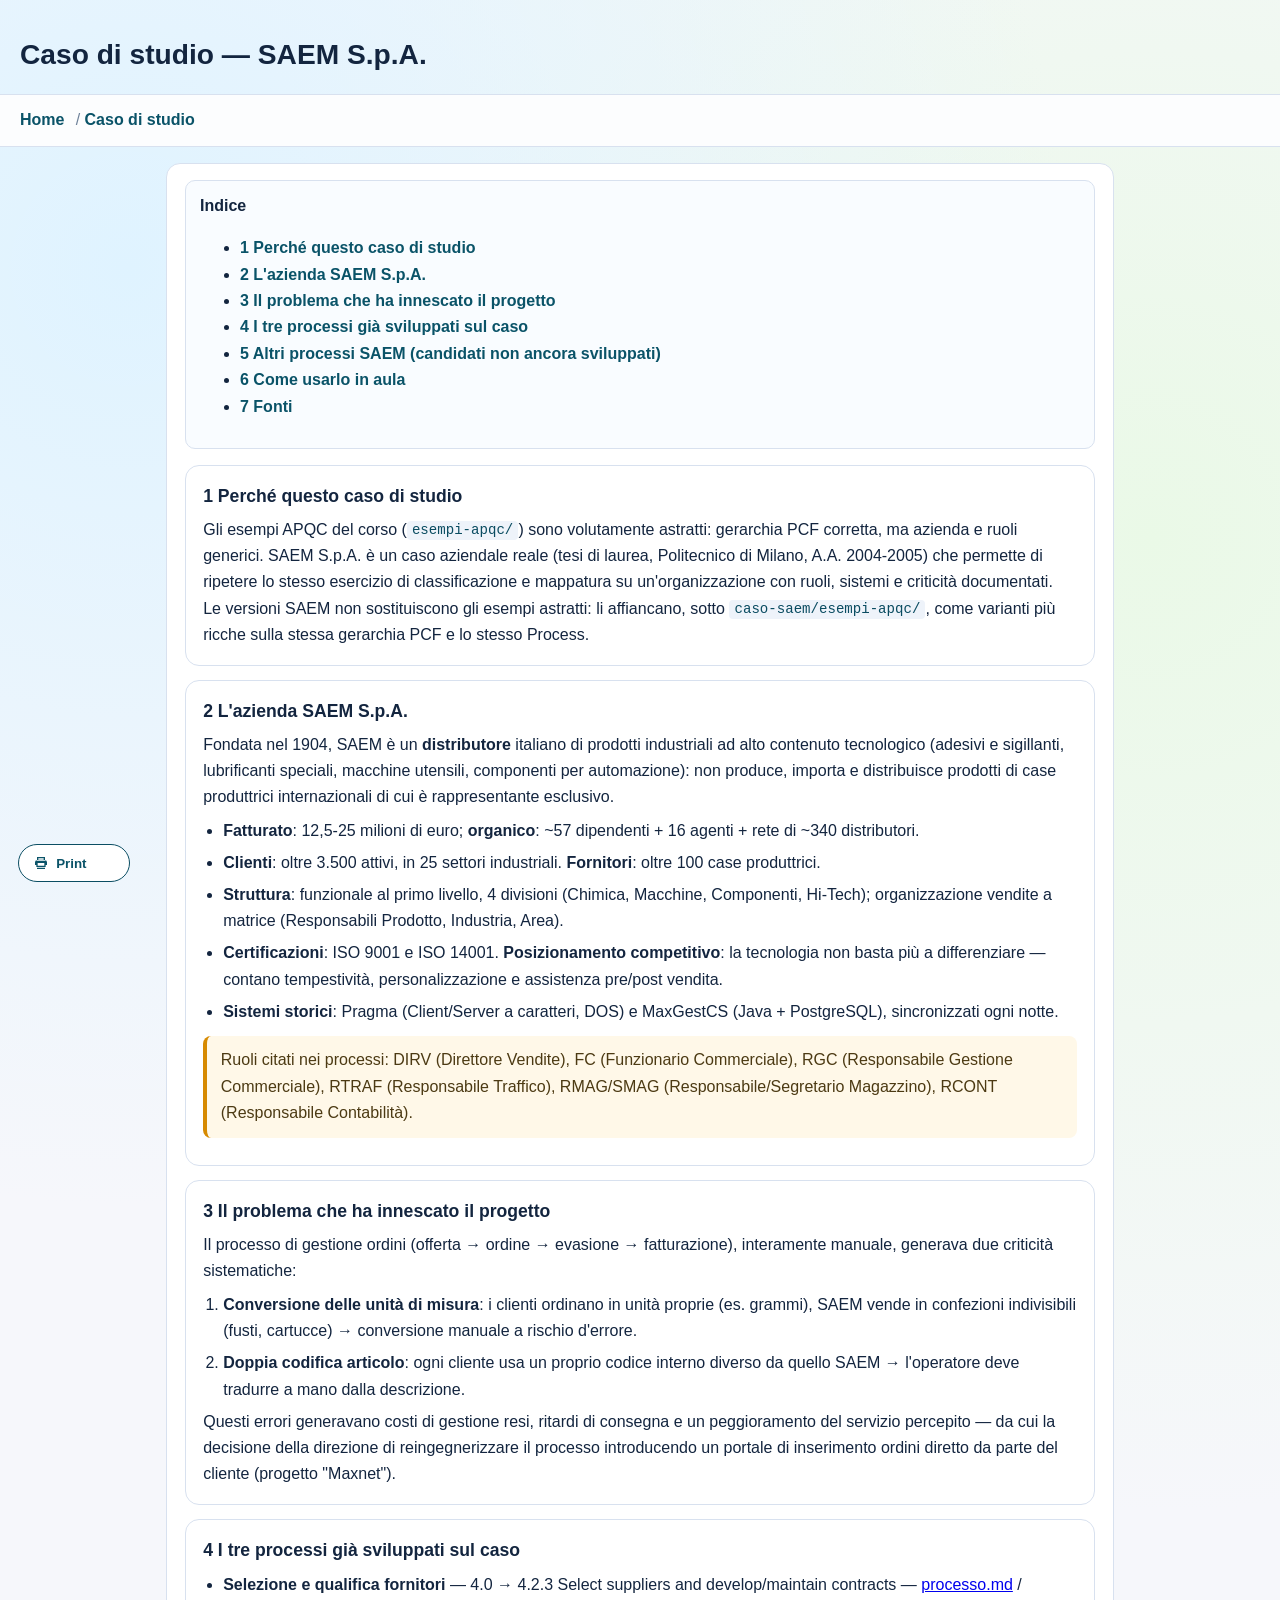
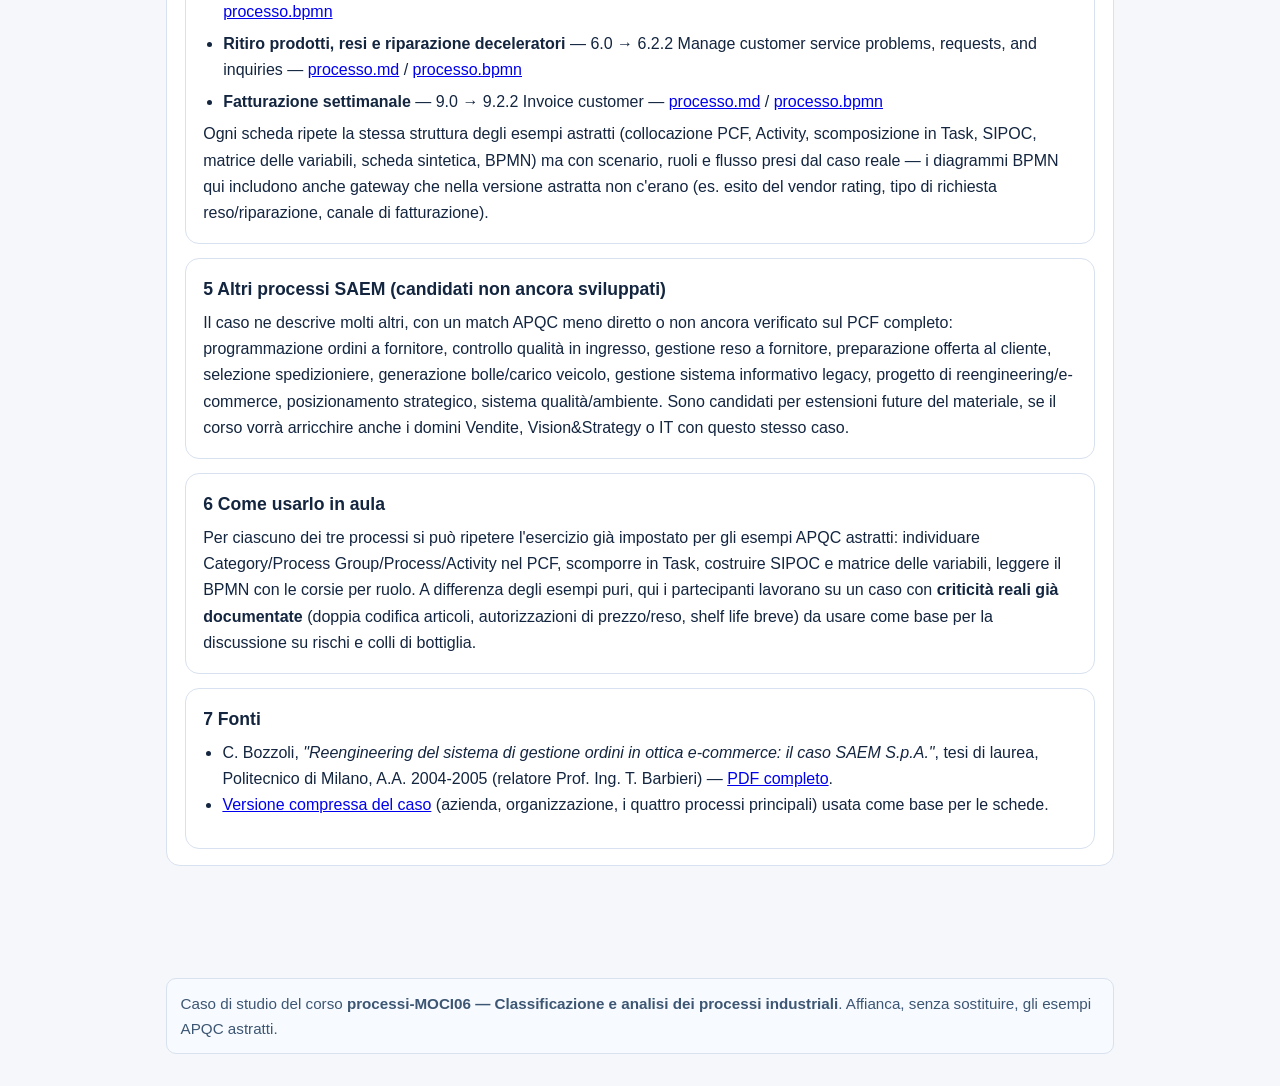
==== site/caso-studio-saem.html @ 77627939 "Aggiunge PNG degli esempi APQC, caso di studio SAEM e modulo sito - Esporta processo.png per tutti i" ====
<!doctype html>
<html lang="it">
<head>
<meta charset="utf-8">
<meta name="viewport" content="width=device-width, initial-scale=1.0">
<title>Caso di studio — SAEM S.p.A.</title>
<link rel="stylesheet" href="assets/css/main.css">
<script defer src="assets/js/back-to-top.js"></script>
</head>
<body>
<header class="hero" id="top">
 <h1>Caso di studio — SAEM S.p.A.</h1>
</header>
<nav class="primary-nav" id="primary-nav" aria-label="Navigazione">
 <a href="index.html">Home</a>
 <a href="caso-studio-saem.html" aria-current="page">Caso di studio</a>
</nav>
<main class="content">
 <article>
  <section class="section-toc">
   <h2>Indice</h2>
   <ul>
    <li><a href="#s01">1 Perché questo caso di studio</a></li>
    <li><a href="#s02">2 L'azienda SAEM S.p.A.</a></li>
    <li><a href="#s03">3 Il problema che ha innescato il progetto</a></li>
    <li><a href="#s04">4 I tre processi già sviluppati sul caso</a></li>
    <li><a href="#s05">5 Altri processi SAEM (candidati non ancora sviluppati)</a></li>
    <li><a href="#s06">6 Come usarlo in aula</a></li>
    <li><a href="#s07">7 Fonti</a></li>
   </ul>
  </section>

  <section class="study-section" id="s01">
   <h2>1 Perché questo caso di studio</h2>
   <p>Gli esempi APQC del corso (<code>esempi-apqc/</code>) sono volutamente astratti: gerarchia PCF corretta, ma azienda e ruoli generici. SAEM S.p.A. è un caso aziendale reale (tesi di laurea, Politecnico di Milano, A.A. 2004-2005) che permette di ripetere lo stesso esercizio di classificazione e mappatura su un'organizzazione con ruoli, sistemi e criticità documentati.</p>
   <p>Le versioni SAEM non sostituiscono gli esempi astratti: li affiancano, sotto <code>caso-saem/esempi-apqc/</code>, come varianti più ricche sulla stessa gerarchia PCF e lo stesso Process.</p>
  </section>

  <section class="study-section" id="s02">
   <h2>2 L'azienda SAEM S.p.A.</h2>
   <p>Fondata nel 1904, SAEM è un <strong>distributore</strong> italiano di prodotti industriali ad alto contenuto tecnologico (adesivi e sigillanti, lubrificanti speciali, macchine utensili, componenti per automazione): non produce, importa e distribuisce prodotti di case produttrici internazionali di cui è rappresentante esclusivo.</p>
   <ul class="study-bullets">
    <li><strong>Fatturato</strong>: 12,5-25 milioni di euro; <strong>organico</strong>: ~57 dipendenti + 16 agenti + rete di ~340 distributori.</li>
    <li><strong>Clienti</strong>: oltre 3.500 attivi, in 25 settori industriali. <strong>Fornitori</strong>: oltre 100 case produttrici.</li>
    <li><strong>Struttura</strong>: funzionale al primo livello, 4 divisioni (Chimica, Macchine, Componenti, Hi-Tech); organizzazione vendite a matrice (Responsabili Prodotto, Industria, Area).</li>
    <li><strong>Certificazioni</strong>: ISO 9001 e ISO 14001. <strong>Posizionamento competitivo</strong>: la tecnologia non basta più a differenziare — contano tempestività, personalizzazione e assistenza pre/post vendita.</li>
    <li><strong>Sistemi storici</strong>: Pragma (Client/Server a caratteri, DOS) e MaxGestCS (Java + PostgreSQL), sincronizzati ogni notte.</li>
   </ul>
   <div class="note-box">Ruoli citati nei processi: DIRV (Direttore Vendite), FC (Funzionario Commerciale), RGC (Responsabile Gestione Commerciale), RTRAF (Responsabile Traffico), RMAG/SMAG (Responsabile/Segretario Magazzino), RCONT (Responsabile Contabilità).</div>
  </section>

  <section class="study-section" id="s03">
   <h2>3 Il problema che ha innescato il progetto</h2>
   <p>Il processo di gestione ordini (offerta &rarr; ordine &rarr; evasione &rarr; fatturazione), interamente manuale, generava due criticità sistematiche:</p>
   <ol class="study-bullets">
    <li><strong>Conversione delle unità di misura</strong>: i clienti ordinano in unità proprie (es. grammi), SAEM vende in confezioni indivisibili (fusti, cartucce) &rarr; conversione manuale a rischio d'errore.</li>
    <li><strong>Doppia codifica articolo</strong>: ogni cliente usa un proprio codice interno diverso da quello SAEM &rarr; l'operatore deve tradurre a mano dalla descrizione.</li>
   </ol>
   <p>Questi errori generavano costi di gestione resi, ritardi di consegna e un peggioramento del servizio percepito — da cui la decisione della direzione di reingegnerizzare il processo introducendo un portale di inserimento ordini diretto da parte del cliente (progetto "Maxnet").</p>
  </section>

  <section class="study-section" id="s04">
   <h2>4 I tre processi già sviluppati sul caso</h2>
   <ul class="study-bullets">
    <li><strong>Selezione e qualifica fornitori</strong> &mdash; 4.0 &rarr; 4.2.3 Select suppliers and develop/maintain contracts &mdash; <a href="../caso-saem/esempi-apqc/03-acquisti/processo.md">processo.md</a> / <a href="../caso-saem/esempi-apqc/03-acquisti/processo.bpmn">processo.bpmn</a></li>
    <li><strong>Ritiro prodotti, resi e riparazione deceleratori</strong> &mdash; 6.0 &rarr; 6.2.2 Manage customer service problems, requests, and inquiries &mdash; <a href="../caso-saem/esempi-apqc/05-customer-service/processo.md">processo.md</a> / <a href="../caso-saem/esempi-apqc/05-customer-service/processo.bpmn">processo.bpmn</a></li>
    <li><strong>Fatturazione settimanale</strong> &mdash; 9.0 &rarr; 9.2.2 Invoice customer &mdash; <a href="../caso-saem/esempi-apqc/07-finance/processo.md">processo.md</a> / <a href="../caso-saem/esempi-apqc/07-finance/processo.bpmn">processo.bpmn</a></li>
   </ul>
   <p>Ogni scheda ripete la stessa struttura degli esempi astratti (collocazione PCF, Activity, scomposizione in Task, SIPOC, matrice delle variabili, scheda sintetica, BPMN) ma con scenario, ruoli e flusso presi dal caso reale — i diagrammi BPMN qui includono anche gateway che nella versione astratta non c'erano (es. esito del vendor rating, tipo di richiesta reso/riparazione, canale di fatturazione).</p>
  </section>

  <section class="study-section" id="s05">
   <h2>5 Altri processi SAEM (candidati non ancora sviluppati)</h2>
   <p>Il caso ne descrive molti altri, con un match APQC meno diretto o non ancora verificato sul PCF completo: programmazione ordini a fornitore, controllo qualità in ingresso, gestione reso a fornitore, preparazione offerta al cliente, selezione spedizioniere, generazione bolle/carico veicolo, gestione sistema informativo legacy, progetto di reengineering/e-commerce, posizionamento strategico, sistema qualità/ambiente. Sono candidati per estensioni future del materiale, se il corso vorrà arricchire anche i domini Vendite, Vision&amp;Strategy o IT con questo stesso caso.</p>
  </section>

  <section class="study-section" id="s06">
   <h2>6 Come usarlo in aula</h2>
   <p>Per ciascuno dei tre processi si può ripetere l'esercizio già impostato per gli esempi APQC astratti: individuare Category/Process Group/Process/Activity nel PCF, scomporre in Task, costruire SIPOC e matrice delle variabili, leggere il BPMN con le corsie per ruolo. A differenza degli esempi puri, qui i partecipanti lavorano su un caso con <strong>criticità reali già documentate</strong> (doppia codifica articoli, autorizzazioni di prezzo/reso, shelf life breve) da usare come base per la discussione su rischi e colli di bottiglia.</p>
  </section>

  <section class="study-section" id="s07">
   <h2>7 Fonti</h2>
   <ul class="reference-list">
    <li>C. Bozzoli, <em>"Reengineering del sistema di gestione ordini in ottica e-commerce: il caso SAEM S.p.A."</em>, tesi di laurea, Politecnico di Milano, A.A. 2004-2005 (relatore Prof. Ing. T. Barbieri) — <a href="../resources/casoSAEM.pdf">PDF completo</a>.</li>
    <li><a href="../caso-saem/caso-saem-compresso.md">Versione compressa del caso</a> (azienda, organizzazione, i quattro processi principali) usata come base per le schede.</li>
   </ul>
  </section>
 </article>
</main>
<div class="site-footer-note">
 <p>Caso di studio del corso <strong>processi-MOCI06 — Classificazione e analisi dei processi industriali</strong>. Affianca, senza sostituire, gli esempi APQC astratti.</p>
</div>
<a class="back-to-top" href="#top" data-back-to-top aria-hidden="true" tabindex="-1">Torna su</a>
</body>
</html>
---- site/assets/css/main.css ----
:root {
  --bg: #f6f7fb;
  --surface: #ffffff;
  --text: #13253f;
  --accent: #0f6f8e;
  --accent-strong: #0a5368;
  --border: #d8e1ef;
}

* {
  box-sizing: border-box;
}

body {
  margin: 0;
  font-family: "Source Sans 3", "Segoe UI", sans-serif;
  color: var(--text);
  background:
    radial-gradient(circle at 10% 10%, #dff3ff 0, transparent 35%),
    radial-gradient(circle at 90% 20%, #eaf9e7 0, transparent 40%), var(--bg);
  line-height: 1.65;
}

.definition-box {
  background-color: #eafaf1;
  border: 1px solid #a3e9a4;
  border-left: 5px solid #4caf50;
  padding: 1em 1.5em;
  margin: 1.5em 0;
  border-radius: 4px;
}

.definition-box strong {
  color: #1b5e20;
  font-weight: 600;
}

.hero {
  padding: 2rem 1.25rem 1rem;
}
.hero h1 {
  margin: 0;
  font-size: clamp(1.7rem, 2.2vw, 2.45rem);
}

.primary-nav {
  position: sticky;
  top: 0;
  display: flex;
  flex-wrap: wrap;
  gap: 0.7rem;
  padding: 0.75rem 1.25rem;
  background: color-mix(in srgb, var(--surface) 90%, #deedf6);
  border-top: 1px solid var(--border);
  border-bottom: 1px solid var(--border);
  z-index: 20;
}

.primary-nav a {
  text-decoration: none;
  color: var(--accent-strong);
  font-weight: 700;
}

.primary-nav a + a::before {
  content: " / ";
  color: #6f829a;
  font-weight: 500;
}

.primary-nav a[href*="chapter-"]::after {
  content: " ->";
  font-weight: 700;
}

.primary-nav a[aria-current="page"]::after {
  content: "";
}

.content {
  max-width: 980px;
  margin: 1rem auto 7rem;
  padding: 0 1rem;
}

article,
.figure-grid,
section {
  background: var(--surface);
  border: 1px solid var(--border);
  border-radius: 14px;
  padding: 1rem 1.1rem;
}

.study-section + .study-section {
  margin-top: 0.9rem;
}
.study-section h2 {
  margin: 0 0 0.35rem 0;
  font-size: 1.1rem;
}
.study-section p {
  margin: 0;
}

.study-section h2,
.study-section h3 {
  scroll-margin-top: 8.8rem;
}

.figure-grid {
  margin-top: 1rem;
}
.chapter-figure {
  margin: 1rem 0;
}
.chapter-figure img {
  width: 100%;
  max-height: 460px;
  object-fit: contain;
  border: 1px solid var(--border);
  border-radius: 10px;
  background: #f9fbff;
  cursor: zoom-in;
}
.chapter-figure figcaption {
  margin-top: 0.45rem;
  font-weight: 700;
  color: #1e3856;
}

.lightbox {
  position: fixed;
  inset: 0;
  display: none;
  place-items: center;
  padding: 0;
  background: rgba(8, 17, 28, 0.85);
  z-index: 60;
  cursor: zoom-out;
}

.lightbox.open {
  display: grid;
}

.lightbox-inner {
  width: 100%;
  height: 100%;
  max-width: 100vw;
  max-height: 100vh;
  margin: 0;
  display: grid;
  place-items: center;
}

.lightbox-inner img {
  max-width: 100vw;
  max-height: 100vh;
  width: auto;
  height: auto;
  object-fit: contain;
  border-radius: 0;
}

.lightbox-inner figcaption {
  display: none;
}

.back-to-top {
  position: fixed;
  right: 1.1rem;
  bottom: 1.1rem;
  display: none;
  align-items: center;
  justify-content: center;
  min-width: 8.5rem;
  padding: 0.7rem 0.95rem;
  border-radius: 999px;
  border: 1px solid color-mix(in srgb, var(--accent) 70%, black);
  background: var(--accent);
  color: #fff;
  text-decoration: none;
  font-weight: 700;
  opacity: 0;
  pointer-events: none;
  transform: translateY(10px);
  transition:
    opacity 0.2s ease,
    transform 0.2s ease;
  z-index: 40;
}

.js-enabled .back-to-top {
  display: inline-flex;
}
.back-to-top.is-visible {
  opacity: 1;
  pointer-events: auto;
  transform: translateY(0);
}
.back-to-top:hover {
  background: var(--accent-strong);
}

.back-to-top-fallback {
  position: fixed;
  right: 1.1rem;
  bottom: 1.1rem;
  border-radius: 999px;
  padding: 0.65rem 0.9rem;
  text-decoration: none;
  background: var(--accent);
  color: #fff;
  font-weight: 700;
}

.print-page {
  position: fixed;
  left: 1.1rem;
  bottom: 1.1rem;
  display: inline-flex;
  align-items: center;
  gap: 0.45rem;
  min-width: 7rem;
  padding: 0.65rem 0.9rem;
  border-radius: 999px;
  border: 1px solid color-mix(in srgb, var(--accent) 70%, black);
  background: var(--surface);
  color: var(--accent-strong);
  font-weight: 700;
  cursor: pointer;
  z-index: 40;
}

.print-page:hover {
  background: color-mix(in srgb, var(--surface) 80%, #deedf6);
}

.print-page .print-icon {
  width: 1rem;
  height: 1rem;
  display: inline-flex;
}

.print-page .print-icon svg {
  width: 100%;
  height: 100%;
  fill: currentColor;
}

.primary-nav a:focus-visible,
.back-to-top:focus-visible,
.back-to-top-fallback:focus-visible,
.chapter-figure img:focus-visible,
.print-page:focus-visible {
  outline: 3px solid #ffb340;
  outline-offset: 2px;
}

@media (prefers-reduced-motion: reduce) {
  .back-to-top {
    transition: none;
  }
}

.section-toc {
  margin-bottom: 1rem;
  background: #f9fcff;
  border: 1px solid var(--border);
  border-radius: 10px;
  padding: 0.75rem 0.9rem;
}

.section-toc h2 {
  margin: 0 0 0.4rem 0;
  font-size: 1rem;
}

.section-toc ol {
  margin: 0;
  padding-left: 1.2rem;
}

.section-toc a {
  color: var(--accent-strong);
  text-decoration: none;
  font-weight: 600;
}

.study-bullets {
  margin: 0.45rem 0 0.35rem 0;
  padding-left: 1.25rem;
}

.study-bullets li + li {
  margin-top: 0.35rem;
}

.note-box {
  margin: 0.7rem 0;
  padding: 0.7rem 0.85rem;
  border-left: 4px solid #d78a00;
  border-radius: 8px;
  background: #fff8e8;
  color: #4c3a13;
}

.chapter-list {
  margin: 0;
  padding-left: 1.2rem;
  columns: 2;
  column-gap: 1.2rem;
}

.chapter-list li + li {
  margin-top: 0.35rem;
}

.chapter-list li {
  break-inside: avoid;
}

.chapter-list a {
  color: var(--accent-strong);
  font-weight: 600;
  text-decoration: none;
}

.chapter-list a::before {
  content: "-> ";
  color: var(--accent);
}

.labs-grid {
  display: grid;
  grid-template-columns: repeat(auto-fit, minmax(240px, 1fr));
  gap: 0.85rem;
}

.lab-card {
  display: block;
  text-decoration: none;
  color: inherit;
  border: 1px solid var(--border);
  border-radius: 12px;
  padding: 0.85rem 0.9rem;
  background: #fbfdff;
  transition:
    transform 0.12s ease,
    box-shadow 0.12s ease,
    border-color 0.12s ease;
}

.lab-card h3 {
  margin: 0 0 0.35rem 0;
  color: var(--accent-strong);
  font-size: 1rem;
  line-height: 1.35;
}

.lab-card p {
  margin: 0;
  color: #2b4564;
}

.lab-card:hover {
  transform: translateY(-1px);
  border-color: color-mix(in srgb, var(--accent) 45%, var(--border));
  box-shadow: 0 6px 16px rgba(20, 54, 93, 0.1);
}

.lab-card:focus-visible {
  outline: 3px solid #ffb340;
  outline-offset: 2px;
}

.site-footer-note {
  margin: 1.2rem auto 2rem;
  max-width: 980px;
  padding: 0 1rem;
  color: #3d5673;
  font-size: 0.95rem;
}

.site-footer-note p {
  margin: 0;
  padding: 0.75rem 0.85rem;
  border: 1px solid var(--border);
  border-radius: 10px;
  background: #f7fbff;
}

.reference-list {
  margin: 0.35rem 0 0.8rem 0;
  padding-left: 1.2rem;
}

.key-takeaways {
  margin-top: 1rem;
  padding: 0.9rem 1rem;
  border: 1px solid #b9d8ea;
  border-left: 6px solid var(--accent);
  border-radius: 12px;
  background: linear-gradient(180deg, #eef8ff 0%, #f8fcff 100%);
}

.key-takeaways h2 {
  margin: 0 0 0.5rem 0;
  font-size: 1.05rem;
  color: #0c4f66;
}

.key-takeaways ul {
  margin: 0;
  padding-left: 1.15rem;
}

.key-takeaways li + li {
  margin-top: 0.3rem;
}

.module-structure-panel {
  position: sticky;
  top: 1rem;
  width: 100%;
  max-height: calc(100vh - 2rem);
  display: none;
  flex-direction: column;
  border: 1px solid var(--border);
  border-radius: 12px;
  background: var(--surface);
  box-shadow: 0 8px 24px rgba(20, 54, 93, 0.16);
  z-index: 1;
}

.module-structure-header {
  display: flex;
  align-items: center;
  justify-content: space-between;
  gap: 0.4rem;
  padding: 0.65rem 0.7rem 0.5rem 0.7rem;
  border-bottom: 1px solid var(--border);
}

.module-structure-header h2 {
  margin: 0;
  font-size: 0.95rem;
}

.module-structure-collapse {
  border: 1px solid var(--border);
  border-radius: 8px;
  background: #f7fbff;
  color: var(--accent-strong);
  font-weight: 700;
  cursor: pointer;
  padding: 0.15rem 0.45rem;
}

.module-structure-nav {
  overflow: auto;
  padding: 0.45rem 0.55rem 0.65rem 0.55rem;
}

.module-structure-tree,
.module-structure-tree ul {
  list-style: none;
  margin: 0;
  padding: 0;
}

.module-structure-tree .lvl1 + .lvl1 {
  margin-top: 0.32rem;
}

.module-structure-tree .tree-row {
  display: flex;
  align-items: flex-start;
  gap: 0.35rem;
}

.module-structure-tree .tree-toggle,
.module-structure-tree .tree-spacer {
  width: 1rem;
  min-width: 1rem;
  margin-top: 0.1rem;
}

.module-structure-tree .tree-toggle {
  border: 0;
  padding: 0;
  background: transparent;
  color: #385977;
  cursor: pointer;
  font-size: 0.8rem;
  line-height: 1;
}

.module-structure-tree a {
  color: var(--accent-strong);
  text-decoration: none;
  font-size: 0.88rem;
  line-height: 1.35;
  display: inline-block;
  padding: 0.1rem 0.2rem;
  border-radius: 6px;
}

.module-structure-tree .lvl2-list {
  margin: 0.24rem 0 0.18rem 1.8rem;
  padding-left: 0.45rem;
  border-left: 1px solid #d3dfec;
}

.module-structure-tree .lvl2 + .lvl2 {
  margin-top: 0.22rem;
}

.module-structure-tree .lvl2 a {
  color: #274767;
  font-size: 0.84rem;
}

.module-structure-tree a.is-active {
  background: color-mix(in srgb, var(--accent) 14%, #ffffff);
  color: #0a4c61;
  font-weight: 700;
}

.module-structure-tree .lvl2-list.collapsed {
  display: none;
}

body.module-structure-collapsed .module-structure-panel {
  width: 52px;
}

body.module-structure-collapsed .module-structure-header h2,
body.module-structure-collapsed .module-structure-nav {
  display: none;
}

@media print {
  @page {
    size: auto;
    margin: 14mm;
  }

  body {
    background: #fff !important;
    color: #000 !important;
    line-height: 1.45;
  }

  .hero,
  .primary-nav,
  .back-to-top,
  .back-to-top-fallback,
  .print-page,
  .module-structure-panel,
  .lightbox,
  .section-toc {
    display: none !important;
  }

  .content {
    max-width: none;
    margin: 0;
    padding: 0;
  }

  article,
  .figure-grid,
  section {
    border: 0 !important;
    border-radius: 0 !important;
    background: #fff !important;
    box-shadow: none !important;
    padding: 0 !important;
  }

  .study-section {
    margin: 0 0 12pt 0;
    break-inside: avoid-page;
    page-break-inside: avoid;
  }

  .study-section h2 {
    margin: 10pt 0 4pt 0;
    font-size: 12pt;
  }

  .chapter-figure {
    margin: 8pt 0;
    break-inside: avoid-page;
    page-break-inside: avoid;
  }

  .chapter-figure img {
    max-height: none;
    border: 0;
    background: transparent;
  }

  .chapter-figure figcaption {
    margin-top: 4pt;
    color: #222;
    font-size: 10pt;
  }

  a {
    color: #000 !important;
    text-decoration: none;
  }
}

@media (min-width: 1360px) {
  body.has-module-structure .module-structure-panel {
    display: flex;
  }

  body.has-module-structure .content {
    max-width: 1280px;
    display: grid;
    grid-template-columns: 300px minmax(0, 1fr);
    gap: 1rem;
    align-items: start;
  }

  body.has-module-structure .content > :not(.module-structure-panel) {
    grid-column: 2;
  }

  body.has-module-structure.module-structure-collapsed .content {
    grid-template-columns: 52px minmax(0, 1fr);
  }
}

@media (max-width: 860px) {
  .chapter-list {
    columns: 1;
  }
}

/* --- aggiunte MOCI06: blocchi di codice per la guida di laboratorio --- */
.code-label {
  margin: 0.9rem 0 0.3rem 0;
  font-size: 0.72rem;
  font-weight: 700;
  letter-spacing: 0.08em;
  text-transform: uppercase;
  color: #5b6b81;
}
pre {
  margin: 0.3rem 0 1rem 0;
  padding: 0.85rem 1rem;
  background: #0f2136;
  color: #e7eef7;
  border-radius: 10px;
  overflow-x: auto;
  font-family: "SFMono-Regular", Consolas, "Liberation Mono", monospace;
  font-size: 0.82rem;
  line-height: 1.6;
}
:not(pre) > code {
  background: #eef3fa;
  color: #0a4c61;
  padding: 0.08rem 0.32rem;
  border-radius: 4px;
  font-family: "SFMono-Regular", Consolas, "Liberation Mono", monospace;
  font-size: 0.88em;
}
pre code { color: inherit; background: none; padding: 0; }
@media print {
  pre { background: #f2f2f2 !important; color: #000 !important; border: 1px solid #ccc; }
}
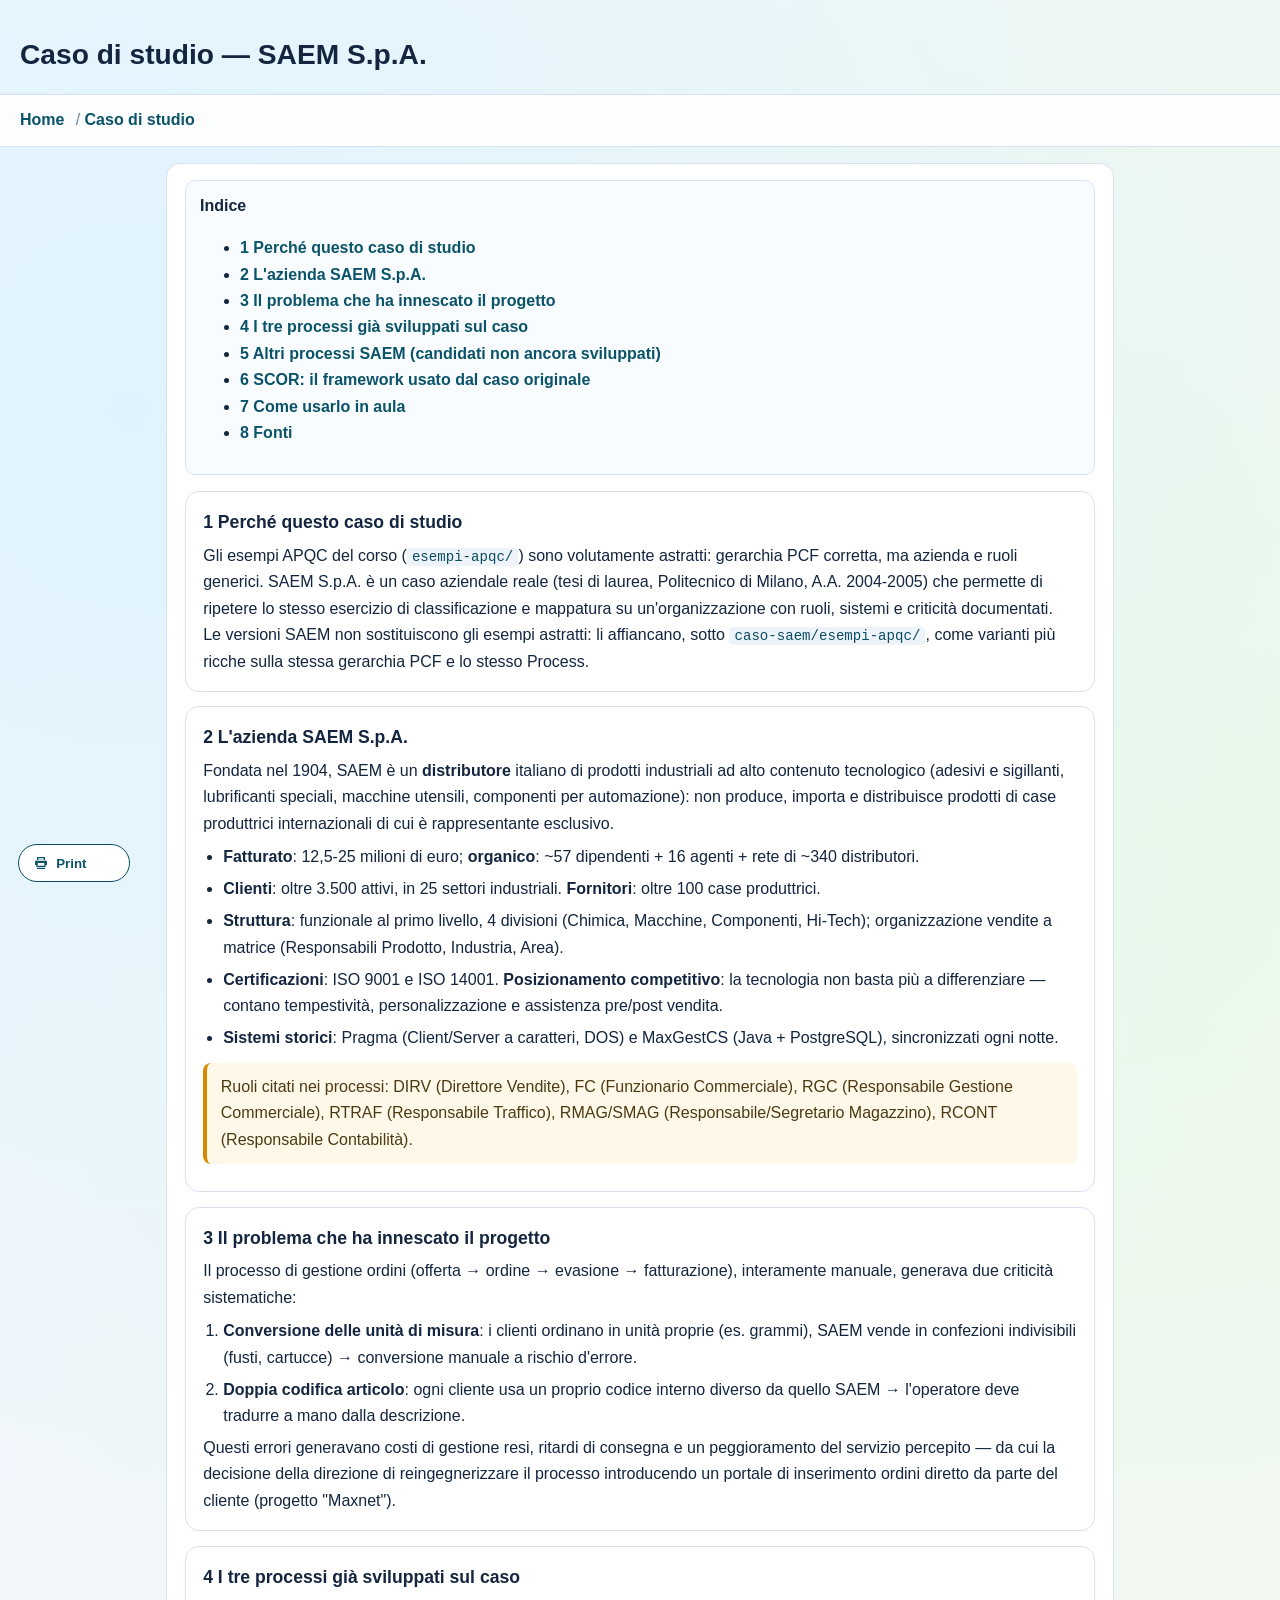
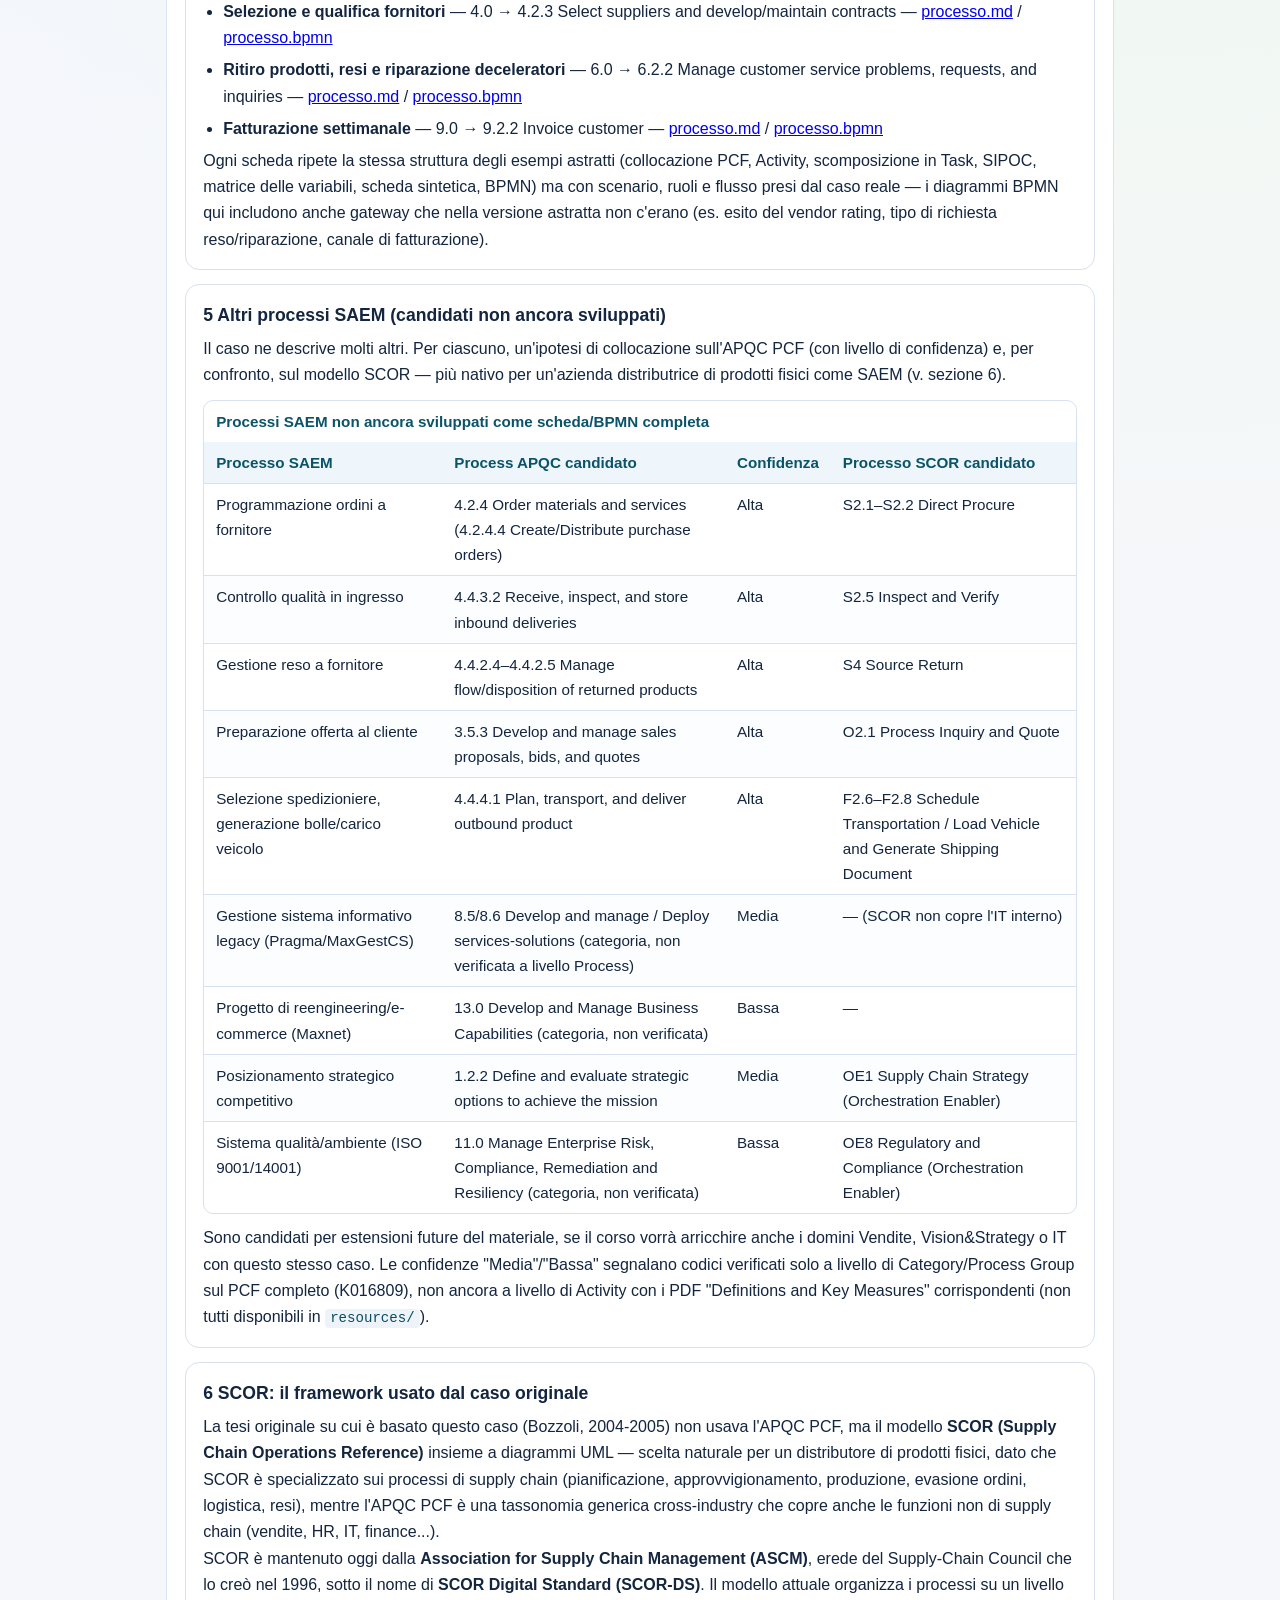
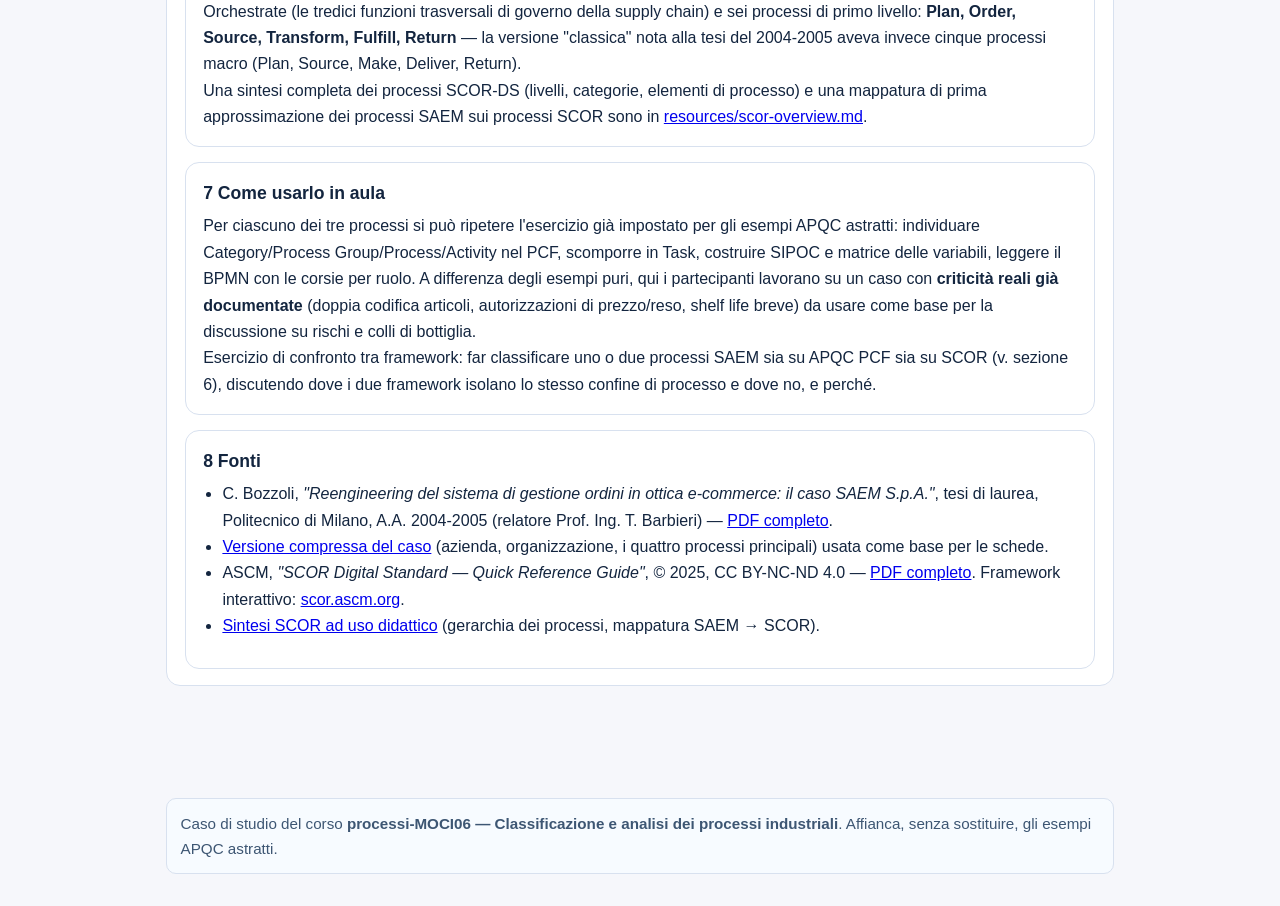
==== commit 3ed627c6: "Add SAEM customer order BPMN and source dossier" ====
--- a/site/caso-studio-saem.html
+++ b/site/caso-studio-saem.html
@@ -25,8 +25,9 @@
     <li><a href="#s03">3 Il problema che ha innescato il progetto</a></li>
     <li><a href="#s04">4 I tre processi già sviluppati sul caso</a></li>
     <li><a href="#s05">5 Altri processi SAEM (candidati non ancora sviluppati)</a></li>
-    <li><a href="#s06">6 Come usarlo in aula</a></li>
-    <li><a href="#s07">7 Fonti</a></li>
+    <li><a href="#s06">6 SCOR: il framework usato dal caso originale</a></li>
+    <li><a href="#s07">7 Come usarlo in aula</a></li>
+    <li><a href="#s08">8 Fonti</a></li>
    </ul>
   </section>
 
@@ -71,19 +72,49 @@
 
   <section class="study-section" id="s05">
    <h2>5 Altri processi SAEM (candidati non ancora sviluppati)</h2>
-   <p>Il caso ne descrive molti altri, con un match APQC meno diretto o non ancora verificato sul PCF completo: programmazione ordini a fornitore, controllo qualità in ingresso, gestione reso a fornitore, preparazione offerta al cliente, selezione spedizioniere, generazione bolle/carico veicolo, gestione sistema informativo legacy, progetto di reengineering/e-commerce, posizionamento strategico, sistema qualità/ambiente. Sono candidati per estensioni future del materiale, se il corso vorrà arricchire anche i domini Vendite, Vision&amp;Strategy o IT con questo stesso caso.</p>
+   <p>Il caso ne descrive molti altri. Per ciascuno, un'ipotesi di collocazione sull'APQC PCF (con livello di confidenza) e, per confronto, sul modello SCOR — più nativo per un'azienda distributrice di prodotti fisici come SAEM (v. sezione 6).</p>
+   <div class="data-table-wrap">
+    <table class="data-table">
+     <caption>Processi SAEM non ancora sviluppati come scheda/BPMN completa</caption>
+     <thead>
+      <tr><th>Processo SAEM</th><th>Process APQC candidato</th><th>Confidenza</th><th>Processo SCOR candidato</th></tr>
+     </thead>
+     <tbody>
+      <tr><td>Programmazione ordini a fornitore</td><td>4.2.4 Order materials and services (4.2.4.4 Create/Distribute purchase orders)</td><td>Alta</td><td>S2.1&ndash;S2.2 Direct Procure</td></tr>
+      <tr><td>Controllo qualità in ingresso</td><td>4.4.3.2 Receive, inspect, and store inbound deliveries</td><td>Alta</td><td>S2.5 Inspect and Verify</td></tr>
+      <tr><td>Gestione reso a fornitore</td><td>4.4.2.4&ndash;4.4.2.5 Manage flow/disposition of returned products</td><td>Alta</td><td>S4 Source Return</td></tr>
+      <tr><td>Preparazione offerta al cliente</td><td>3.5.3 Develop and manage sales proposals, bids, and quotes</td><td>Alta</td><td>O2.1 Process Inquiry and Quote</td></tr>
+      <tr><td>Selezione spedizioniere, generazione bolle/carico veicolo</td><td>4.4.4.1 Plan, transport, and deliver outbound product</td><td>Alta</td><td>F2.6&ndash;F2.8 Schedule Transportation / Load Vehicle and Generate Shipping Document</td></tr>
+      <tr><td>Gestione sistema informativo legacy (Pragma/MaxGestCS)</td><td>8.5/8.6 Develop and manage / Deploy services-solutions (categoria, non verificata a livello Process)</td><td>Media</td><td>&mdash; (SCOR non copre l'IT interno)</td></tr>
+      <tr><td>Progetto di reengineering/e-commerce (Maxnet)</td><td>13.0 Develop and Manage Business Capabilities (categoria, non verificata)</td><td>Bassa</td><td>&mdash;</td></tr>
+      <tr><td>Posizionamento strategico competitivo</td><td>1.2.2 Define and evaluate strategic options to achieve the mission</td><td>Media</td><td>OE1 Supply Chain Strategy (Orchestration Enabler)</td></tr>
+      <tr><td>Sistema qualità/ambiente (ISO 9001/14001)</td><td>11.0 Manage Enterprise Risk, Compliance, Remediation and Resiliency (categoria, non verificata)</td><td>Bassa</td><td>OE8 Regulatory and Compliance (Orchestration Enabler)</td></tr>
+     </tbody>
+    </table>
+   </div>
+   <p>Sono candidati per estensioni future del materiale, se il corso vorrà arricchire anche i domini Vendite, Vision&amp;Strategy o IT con questo stesso caso. Le confidenze "Media"/"Bassa" segnalano codici verificati solo a livello di Category/Process Group sul PCF completo (K016809), non ancora a livello di Activity con i PDF "Definitions and Key Measures" corrispondenti (non tutti disponibili in <code>resources/</code>).</p>
   </section>
 
   <section class="study-section" id="s06">
-   <h2>6 Come usarlo in aula</h2>
-   <p>Per ciascuno dei tre processi si può ripetere l'esercizio già impostato per gli esempi APQC astratti: individuare Category/Process Group/Process/Activity nel PCF, scomporre in Task, costruire SIPOC e matrice delle variabili, leggere il BPMN con le corsie per ruolo. A differenza degli esempi puri, qui i partecipanti lavorano su un caso con <strong>criticità reali già documentate</strong> (doppia codifica articoli, autorizzazioni di prezzo/reso, shelf life breve) da usare come base per la discussione su rischi e colli di bottiglia.</p>
+   <h2>6 SCOR: il framework usato dal caso originale</h2>
+   <p>La tesi originale su cui è basato questo caso (Bozzoli, 2004-2005) non usava l'APQC PCF, ma il modello <strong>SCOR (Supply Chain Operations Reference)</strong> insieme a diagrammi UML — scelta naturale per un distributore di prodotti fisici, dato che SCOR è specializzato sui processi di supply chain (pianificazione, approvvigionamento, produzione, evasione ordini, logistica, resi), mentre l'APQC PCF è una tassonomia generica cross-industry che copre anche le funzioni non di supply chain (vendite, HR, IT, finance...).</p>
+   <p>SCOR è mantenuto oggi dalla <strong>Association for Supply Chain Management (ASCM)</strong>, erede del Supply-Chain Council che lo creò nel 1996, sotto il nome di <strong>SCOR Digital Standard (SCOR-DS)</strong>. Il modello attuale organizza i processi su un livello Orchestrate (le tredici funzioni trasversali di governo della supply chain) e sei processi di primo livello: <strong>Plan, Order, Source, Transform, Fulfill, Return</strong> — la versione "classica" nota alla tesi del 2004-2005 aveva invece cinque processi macro (Plan, Source, Make, Deliver, Return).</p>
+   <p>Una sintesi completa dei processi SCOR-DS (livelli, categorie, elementi di processo) e una mappatura di prima approssimazione dei processi SAEM sui processi SCOR sono in <a href="../resources/scor-overview.md">resources/scor-overview.md</a>.</p>
   </section>
 
   <section class="study-section" id="s07">
-   <h2>7 Fonti</h2>
+   <h2>7 Come usarlo in aula</h2>
+   <p>Per ciascuno dei tre processi si può ripetere l'esercizio già impostato per gli esempi APQC astratti: individuare Category/Process Group/Process/Activity nel PCF, scomporre in Task, costruire SIPOC e matrice delle variabili, leggere il BPMN con le corsie per ruolo. A differenza degli esempi puri, qui i partecipanti lavorano su un caso con <strong>criticità reali già documentate</strong> (doppia codifica articoli, autorizzazioni di prezzo/reso, shelf life breve) da usare come base per la discussione su rischi e colli di bottiglia.</p>
+   <p>Esercizio di confronto tra framework: far classificare uno o due processi SAEM sia su APQC PCF sia su SCOR (v. sezione 6), discutendo dove i due framework isolano lo stesso confine di processo e dove no, e perché.</p>
+  </section>
+
+  <section class="study-section" id="s08">
+   <h2>8 Fonti</h2>
    <ul class="reference-list">
     <li>C. Bozzoli, <em>"Reengineering del sistema di gestione ordini in ottica e-commerce: il caso SAEM S.p.A."</em>, tesi di laurea, Politecnico di Milano, A.A. 2004-2005 (relatore Prof. Ing. T. Barbieri) — <a href="../resources/casoSAEM.pdf">PDF completo</a>.</li>
     <li><a href="../caso-saem/caso-saem-compresso.md">Versione compressa del caso</a> (azienda, organizzazione, i quattro processi principali) usata come base per le schede.</li>
+    <li>ASCM, <em>"SCOR Digital Standard — Quick Reference Guide"</em>, © 2025, CC BY-NC-ND 4.0 — <a href="../resources/scor-ds-digital-guide_final.pdf">PDF completo</a>. Framework interattivo: <a href="https://scor.ascm.org" target="_blank" rel="noopener noreferrer">scor.ascm.org</a>.</li>
+    <li><a href="../resources/scor-overview.md">Sintesi SCOR ad uso didattico</a> (gerarchia dei processi, mappatura SAEM &rarr; SCOR).</li>
    </ul>
   </section>
  </article>
--- a/site/assets/css/main.css
+++ b/site/assets/css/main.css
@@ -396,6 +396,49 @@
   padding-left: 1.2rem;
 }
 
+.data-table-wrap {
+  overflow-x: auto;
+  margin: 0.7rem 0;
+  border: 1px solid var(--border);
+  border-radius: 10px;
+}
+
+.data-table {
+  border-collapse: collapse;
+  width: 100%;
+  min-width: 560px;
+  font-size: 0.95rem;
+}
+
+.data-table caption {
+  caption-side: top;
+  text-align: left;
+  padding: 0.5rem 0.75rem;
+  font-weight: 600;
+  color: var(--accent-strong);
+}
+
+.data-table th,
+.data-table td {
+  padding: 0.5rem 0.75rem;
+  border-bottom: 1px solid var(--border);
+  text-align: left;
+  vertical-align: top;
+}
+
+.data-table thead th {
+  background: #eef6fb;
+  color: var(--accent-strong);
+}
+
+.data-table tbody tr:last-child td {
+  border-bottom: none;
+}
+
+.data-table tbody tr:nth-child(even) {
+  background: #fbfdff;
+}
+
 .key-takeaways {
   margin-top: 1rem;
   padding: 0.9rem 1rem;
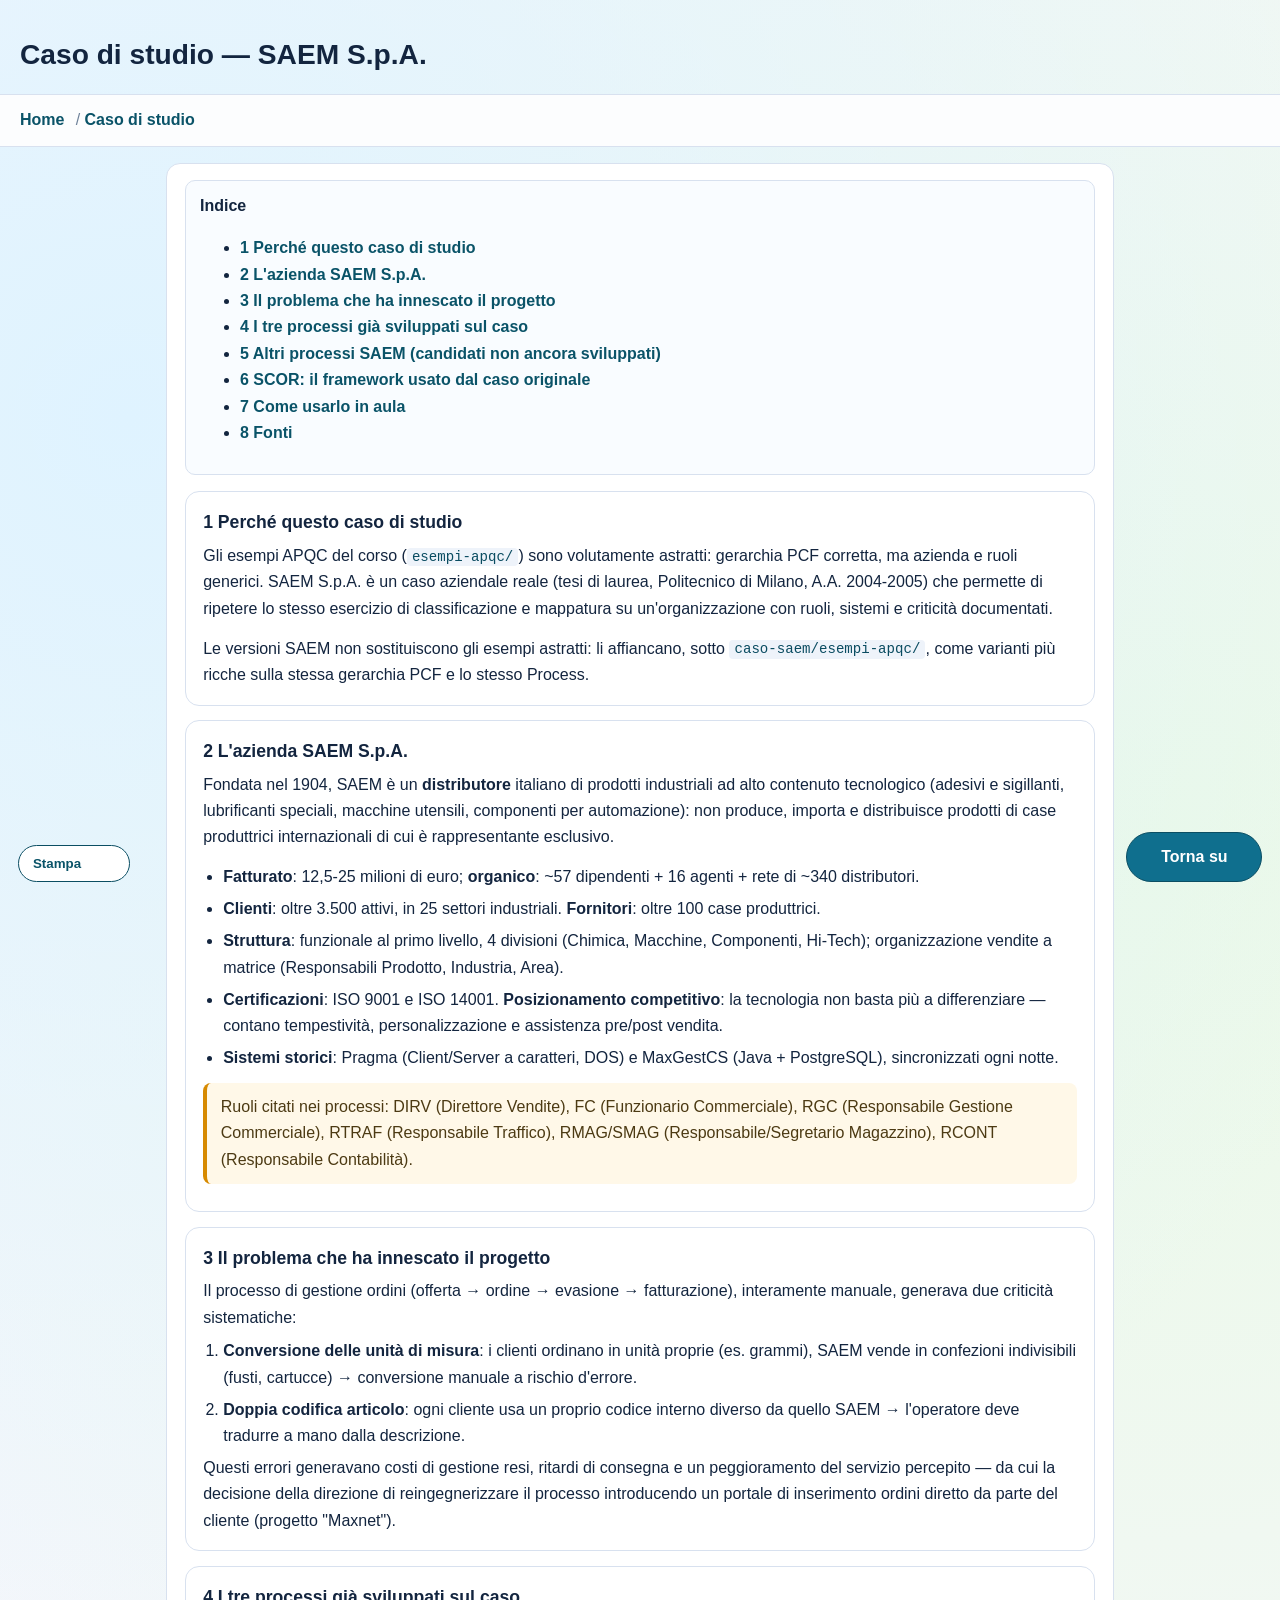
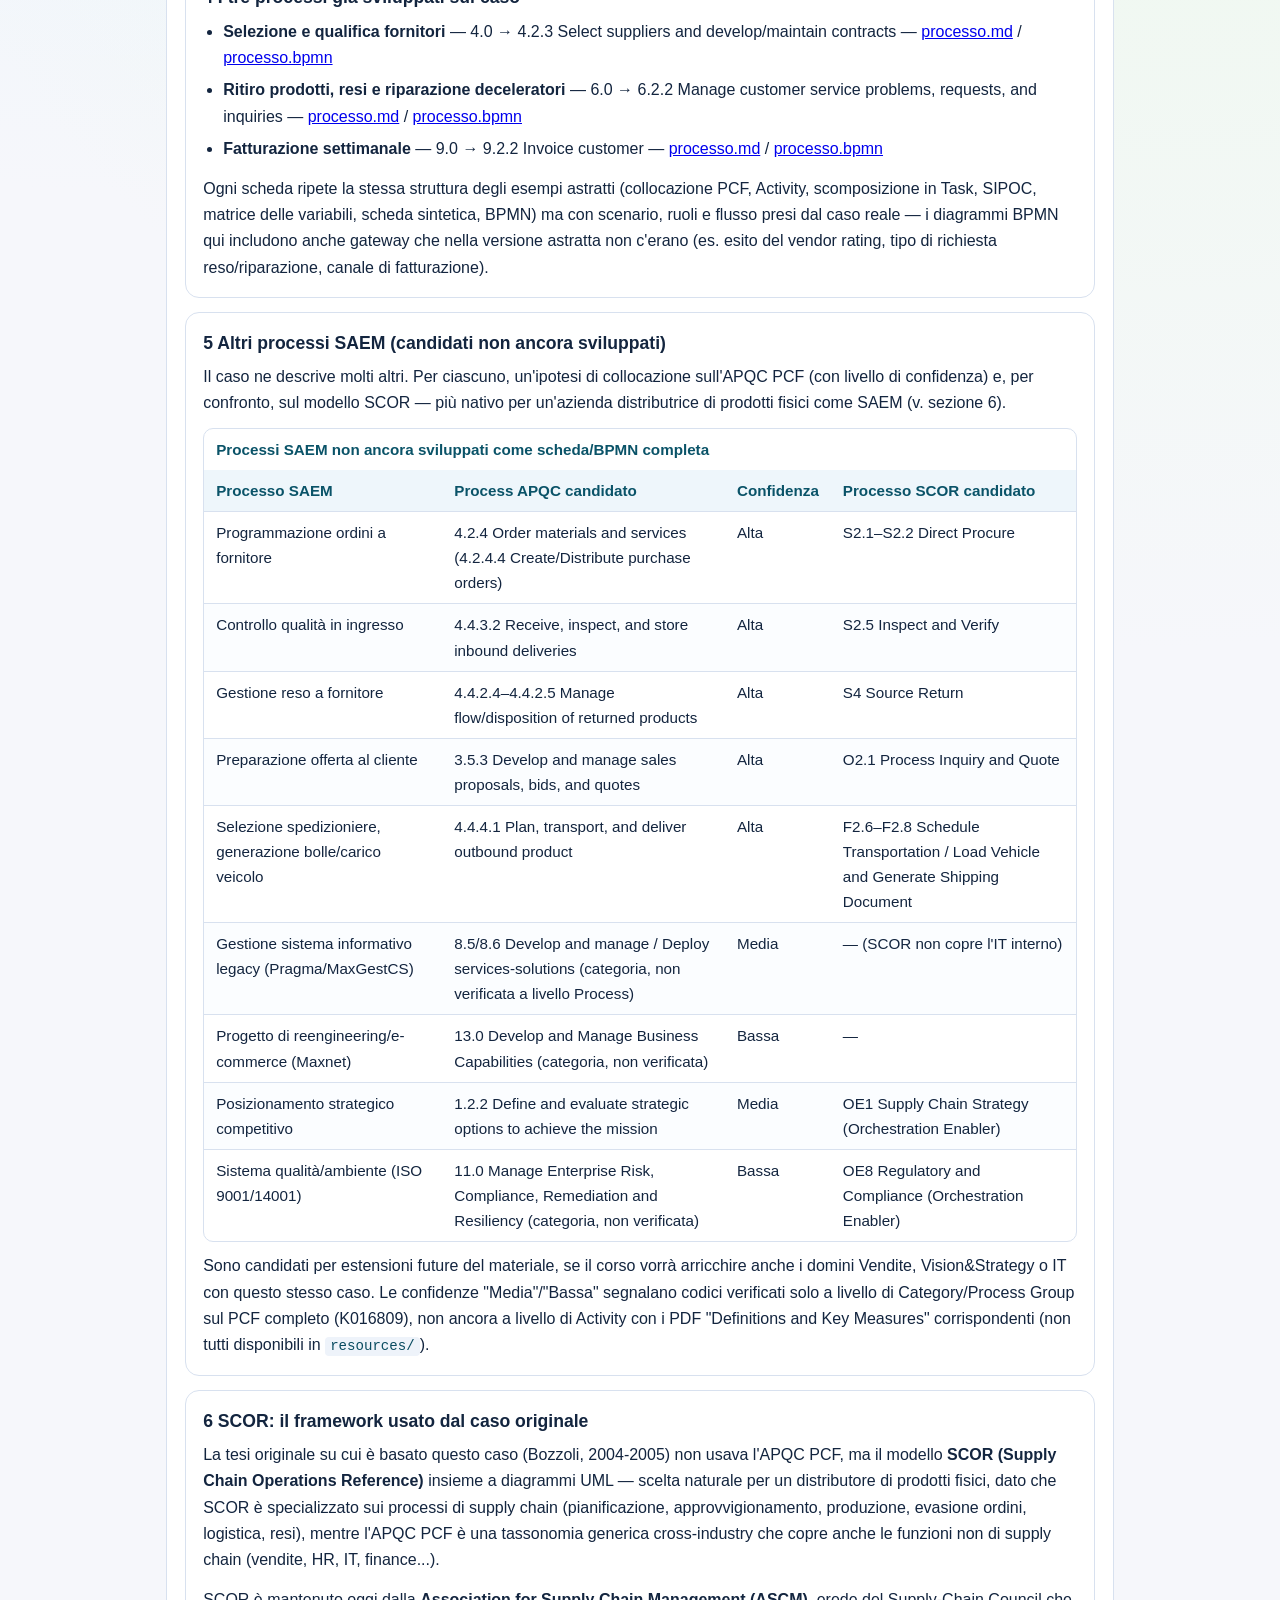
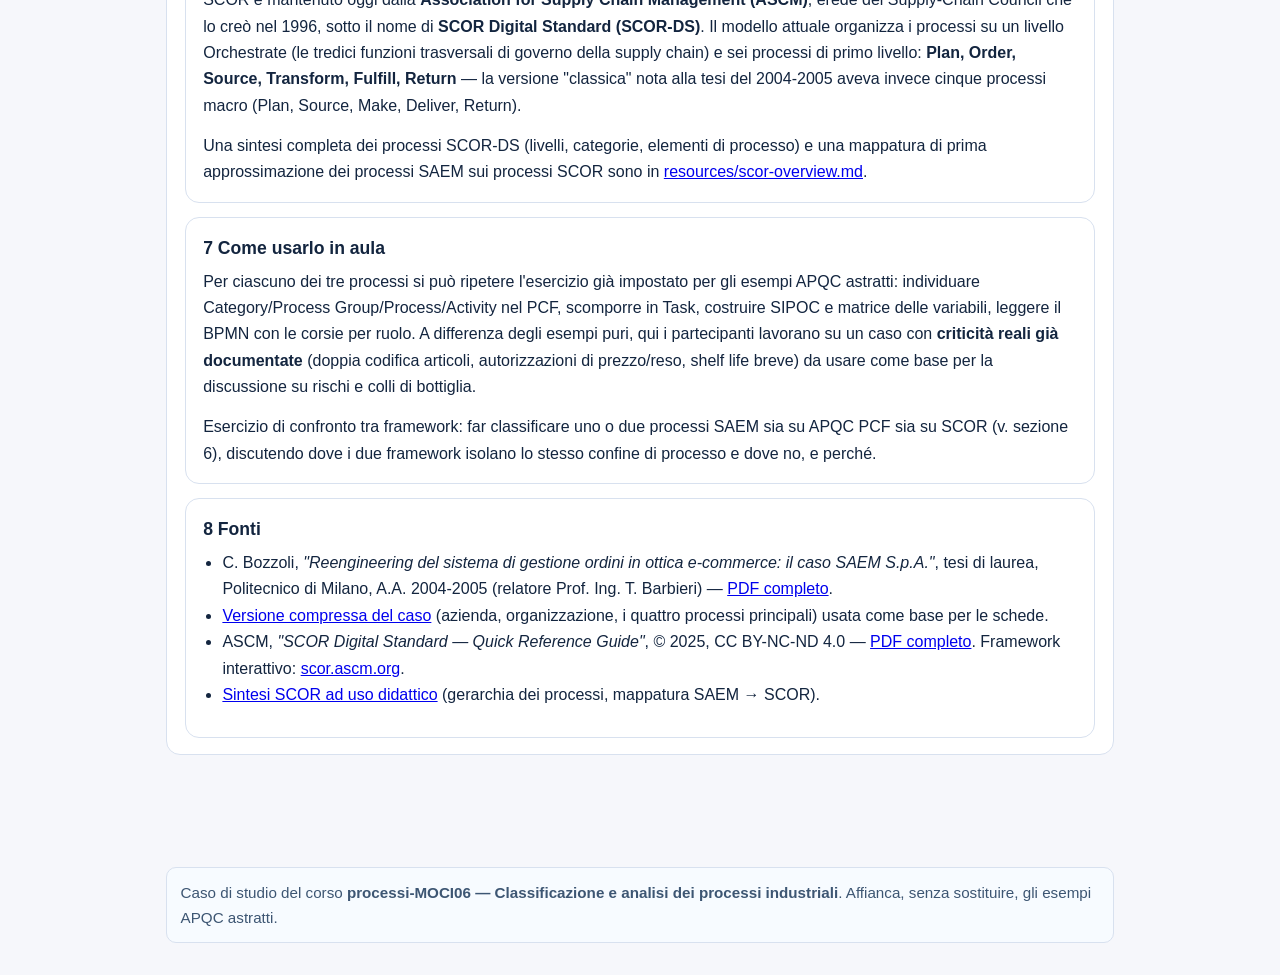
==== commit 19847078: "Enhance M1 process materials and course site controls" ====
--- a/site/caso-studio-saem.html
+++ b/site/caso-studio-saem.html
@@ -63,9 +63,9 @@
   <section class="study-section" id="s04">
    <h2>4 I tre processi già sviluppati sul caso</h2>
    <ul class="study-bullets">
-    <li><strong>Selezione e qualifica fornitori</strong> &mdash; 4.0 &rarr; 4.2.3 Select suppliers and develop/maintain contracts &mdash; <a href="../caso-saem/esempi-apqc/03-acquisti/processo.md">processo.md</a> / <a href="../caso-saem/esempi-apqc/03-acquisti/processo.bpmn">processo.bpmn</a></li>
-    <li><strong>Ritiro prodotti, resi e riparazione deceleratori</strong> &mdash; 6.0 &rarr; 6.2.2 Manage customer service problems, requests, and inquiries &mdash; <a href="../caso-saem/esempi-apqc/05-customer-service/processo.md">processo.md</a> / <a href="../caso-saem/esempi-apqc/05-customer-service/processo.bpmn">processo.bpmn</a></li>
-    <li><strong>Fatturazione settimanale</strong> &mdash; 9.0 &rarr; 9.2.2 Invoice customer &mdash; <a href="../caso-saem/esempi-apqc/07-finance/processo.md">processo.md</a> / <a href="../caso-saem/esempi-apqc/07-finance/processo.bpmn">processo.bpmn</a></li>
+    <li><strong>Selezione e qualifica fornitori</strong> &mdash; 4.0 &rarr; 4.2.3 Select suppliers and develop/maintain contracts &mdash; <a href="https://github.com/thimotyb/corso-processi/blob/main/caso-saem/esempi-apqc/03-acquisti/processo.md">processo.md</a> / <a href="https://github.com/thimotyb/corso-processi/blob/main/caso-saem/esempi-apqc/03-acquisti/processo.bpmn">processo.bpmn</a></li>
+    <li><strong>Ritiro prodotti, resi e riparazione deceleratori</strong> &mdash; 6.0 &rarr; 6.2.2 Manage customer service problems, requests, and inquiries &mdash; <a href="https://github.com/thimotyb/corso-processi/blob/main/caso-saem/esempi-apqc/05-customer-service/processo.md">processo.md</a> / <a href="https://github.com/thimotyb/corso-processi/blob/main/caso-saem/esempi-apqc/05-customer-service/processo.bpmn">processo.bpmn</a></li>
+    <li><strong>Fatturazione settimanale</strong> &mdash; 9.0 &rarr; 9.2.2 Invoice customer &mdash; <a href="https://github.com/thimotyb/corso-processi/blob/main/caso-saem/esempi-apqc/07-finance/processo.md">processo.md</a> / <a href="https://github.com/thimotyb/corso-processi/blob/main/caso-saem/esempi-apqc/07-finance/processo.bpmn">processo.bpmn</a></li>
    </ul>
    <p>Ogni scheda ripete la stessa struttura degli esempi astratti (collocazione PCF, Activity, scomposizione in Task, SIPOC, matrice delle variabili, scheda sintetica, BPMN) ma con scenario, ruoli e flusso presi dal caso reale — i diagrammi BPMN qui includono anche gateway che nella versione astratta non c'erano (es. esito del vendor rating, tipo di richiesta reso/riparazione, canale di fatturazione).</p>
   </section>
@@ -99,7 +99,7 @@
    <h2>6 SCOR: il framework usato dal caso originale</h2>
    <p>La tesi originale su cui è basato questo caso (Bozzoli, 2004-2005) non usava l'APQC PCF, ma il modello <strong>SCOR (Supply Chain Operations Reference)</strong> insieme a diagrammi UML — scelta naturale per un distributore di prodotti fisici, dato che SCOR è specializzato sui processi di supply chain (pianificazione, approvvigionamento, produzione, evasione ordini, logistica, resi), mentre l'APQC PCF è una tassonomia generica cross-industry che copre anche le funzioni non di supply chain (vendite, HR, IT, finance...).</p>
    <p>SCOR è mantenuto oggi dalla <strong>Association for Supply Chain Management (ASCM)</strong>, erede del Supply-Chain Council che lo creò nel 1996, sotto il nome di <strong>SCOR Digital Standard (SCOR-DS)</strong>. Il modello attuale organizza i processi su un livello Orchestrate (le tredici funzioni trasversali di governo della supply chain) e sei processi di primo livello: <strong>Plan, Order, Source, Transform, Fulfill, Return</strong> — la versione "classica" nota alla tesi del 2004-2005 aveva invece cinque processi macro (Plan, Source, Make, Deliver, Return).</p>
-   <p>Una sintesi completa dei processi SCOR-DS (livelli, categorie, elementi di processo) e una mappatura di prima approssimazione dei processi SAEM sui processi SCOR sono in <a href="../resources/scor-overview.md">resources/scor-overview.md</a>.</p>
+   <p>Una sintesi completa dei processi SCOR-DS (livelli, categorie, elementi di processo) e una mappatura di prima approssimazione dei processi SAEM sui processi SCOR sono in <a href="https://github.com/thimotyb/corso-processi/blob/main/resources/scor-overview.md">resources/scor-overview.md</a>.</p>
   </section>
 
   <section class="study-section" id="s07">
@@ -111,10 +111,10 @@
   <section class="study-section" id="s08">
    <h2>8 Fonti</h2>
    <ul class="reference-list">
-    <li>C. Bozzoli, <em>"Reengineering del sistema di gestione ordini in ottica e-commerce: il caso SAEM S.p.A."</em>, tesi di laurea, Politecnico di Milano, A.A. 2004-2005 (relatore Prof. Ing. T. Barbieri) — <a href="../resources/casoSAEM.pdf">PDF completo</a>.</li>
-    <li><a href="../caso-saem/caso-saem-compresso.md">Versione compressa del caso</a> (azienda, organizzazione, i quattro processi principali) usata come base per le schede.</li>
-    <li>ASCM, <em>"SCOR Digital Standard — Quick Reference Guide"</em>, © 2025, CC BY-NC-ND 4.0 — <a href="../resources/scor-ds-digital-guide_final.pdf">PDF completo</a>. Framework interattivo: <a href="https://scor.ascm.org" target="_blank" rel="noopener noreferrer">scor.ascm.org</a>.</li>
-    <li><a href="../resources/scor-overview.md">Sintesi SCOR ad uso didattico</a> (gerarchia dei processi, mappatura SAEM &rarr; SCOR).</li>
+    <li>C. Bozzoli, <em>"Reengineering del sistema di gestione ordini in ottica e-commerce: il caso SAEM S.p.A."</em>, tesi di laurea, Politecnico di Milano, A.A. 2004-2005 (relatore Prof. Ing. T. Barbieri) — <a href="https://github.com/thimotyb/corso-processi/blob/main/resources/casoSAEM.pdf">PDF completo</a>.</li>
+    <li><a href="https://github.com/thimotyb/corso-processi/blob/main/caso-saem/caso-saem-compresso.md">Versione compressa del caso</a> (azienda, organizzazione, i quattro processi principali) usata come base per le schede.</li>
+    <li>ASCM, <em>"SCOR Digital Standard — Quick Reference Guide"</em>, © 2025, CC BY-NC-ND 4.0 — <a href="https://github.com/thimotyb/corso-processi/blob/main/resources/scor-ds-digital-guide_final.pdf">PDF completo</a>. Framework interattivo: <a href="https://scor.ascm.org" target="_blank" rel="noopener noreferrer">scor.ascm.org</a>.</li>
+    <li><a href="https://github.com/thimotyb/corso-processi/blob/main/resources/scor-overview.md">Sintesi SCOR ad uso didattico</a> (gerarchia dei processi, mappatura SAEM &rarr; SCOR).</li>
    </ul>
   </section>
  </article>
@@ -122,6 +122,13 @@
 <div class="site-footer-note">
  <p>Caso di studio del corso <strong>processi-MOCI06 — Classificazione e analisi dei processi industriali</strong>. Affianca, senza sostituire, gli esempi APQC astratti.</p>
 </div>
+<button class="print-page" type="button" data-print-page aria-label="Stampa la pagina">Stampa</button>
 <a class="back-to-top" href="#top" data-back-to-top aria-hidden="true" tabindex="-1">Torna su</a>
+<div class="lightbox" id="lightbox" aria-hidden="true">
+ <figure class="lightbox-inner">
+  <img id="lightbox-image" alt="">
+  <figcaption id="lightbox-caption"></figcaption>
+ </figure>
+</div>
 </body>
 </html>
--- a/site/assets/css/main.css
+++ b/site/assets/css/main.css
@@ -101,6 +101,11 @@
 }
 .study-section p {
   margin: 0;
+}
+.study-section p + p,
+.study-section p + ul,
+.study-section ul + p {
+  margin-top: 0.85rem;
 }
 
 .study-section h2,
@@ -182,9 +187,9 @@
   color: #fff;
   text-decoration: none;
   font-weight: 700;
-  opacity: 0;
-  pointer-events: none;
-  transform: translateY(10px);
+  opacity: 1;
+  pointer-events: auto;
+  transform: translateY(0);
   transition:
     opacity 0.2s ease,
     transform 0.2s ease;
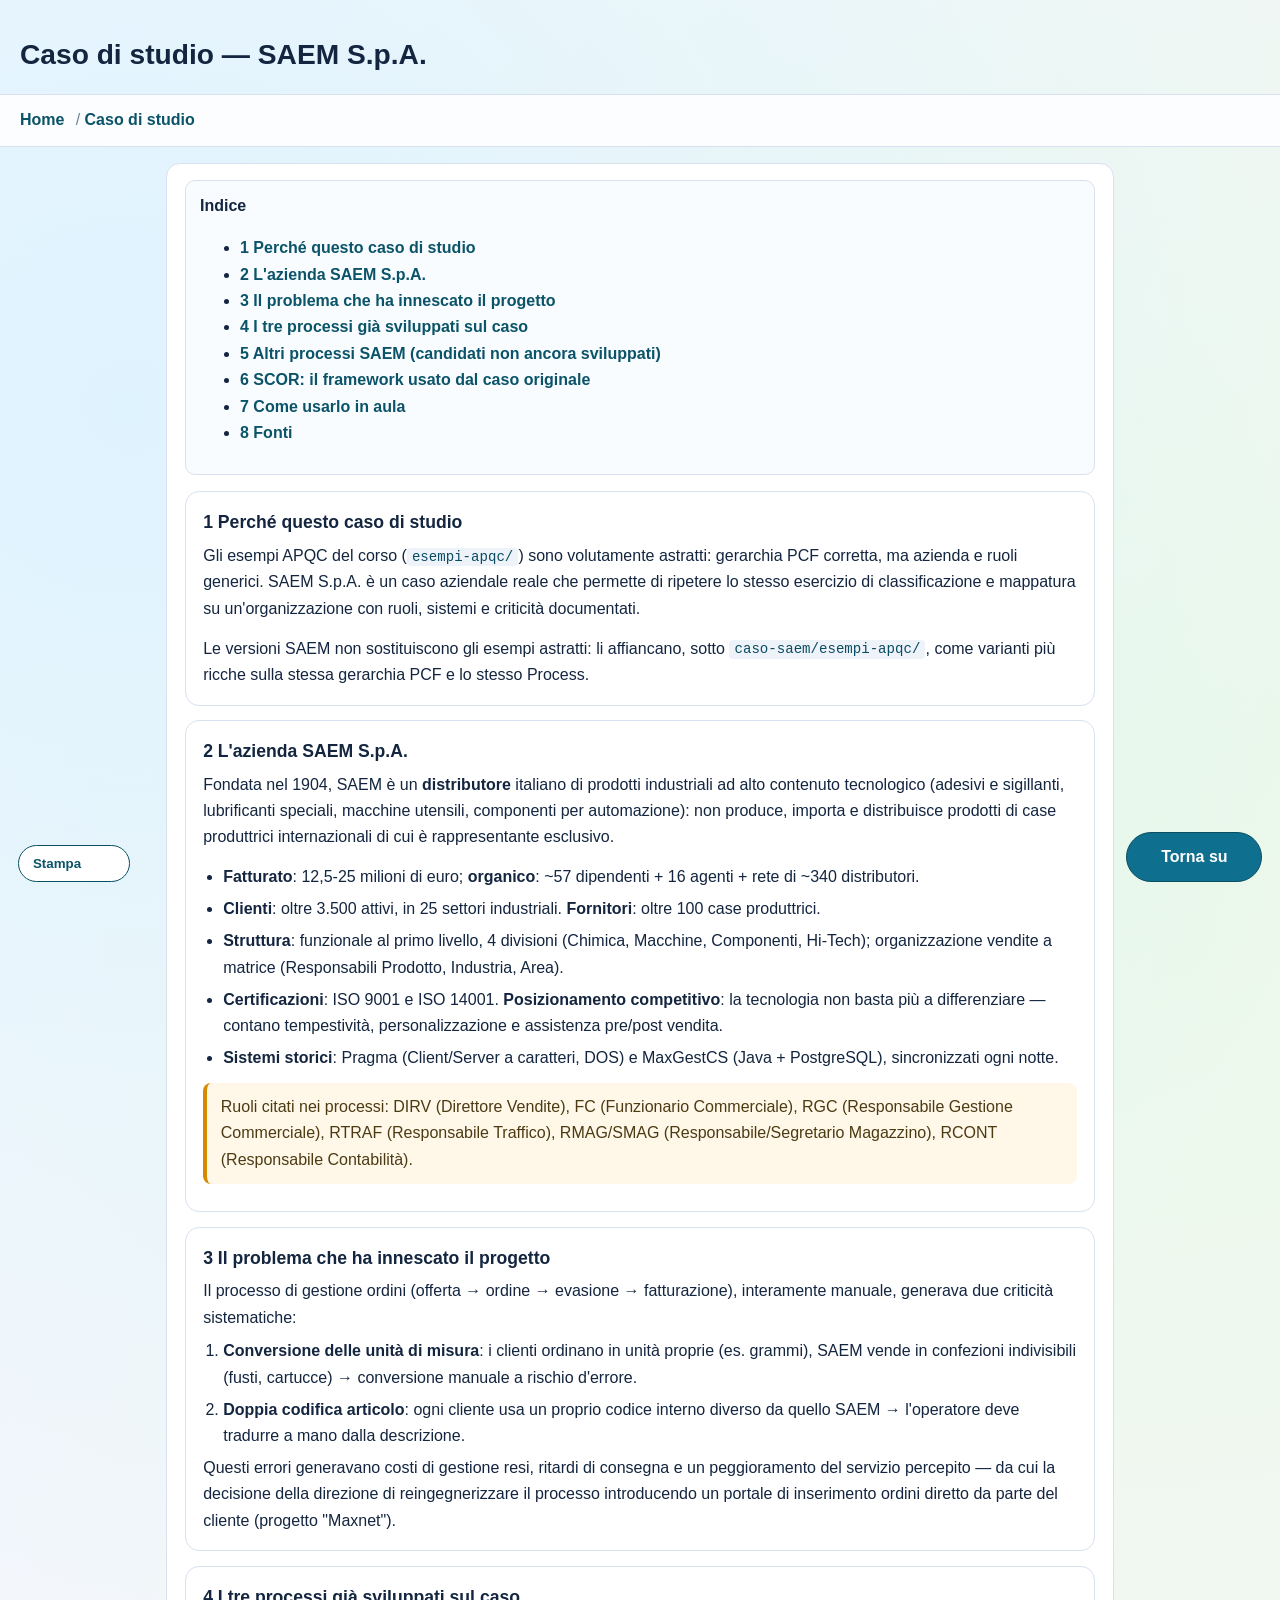
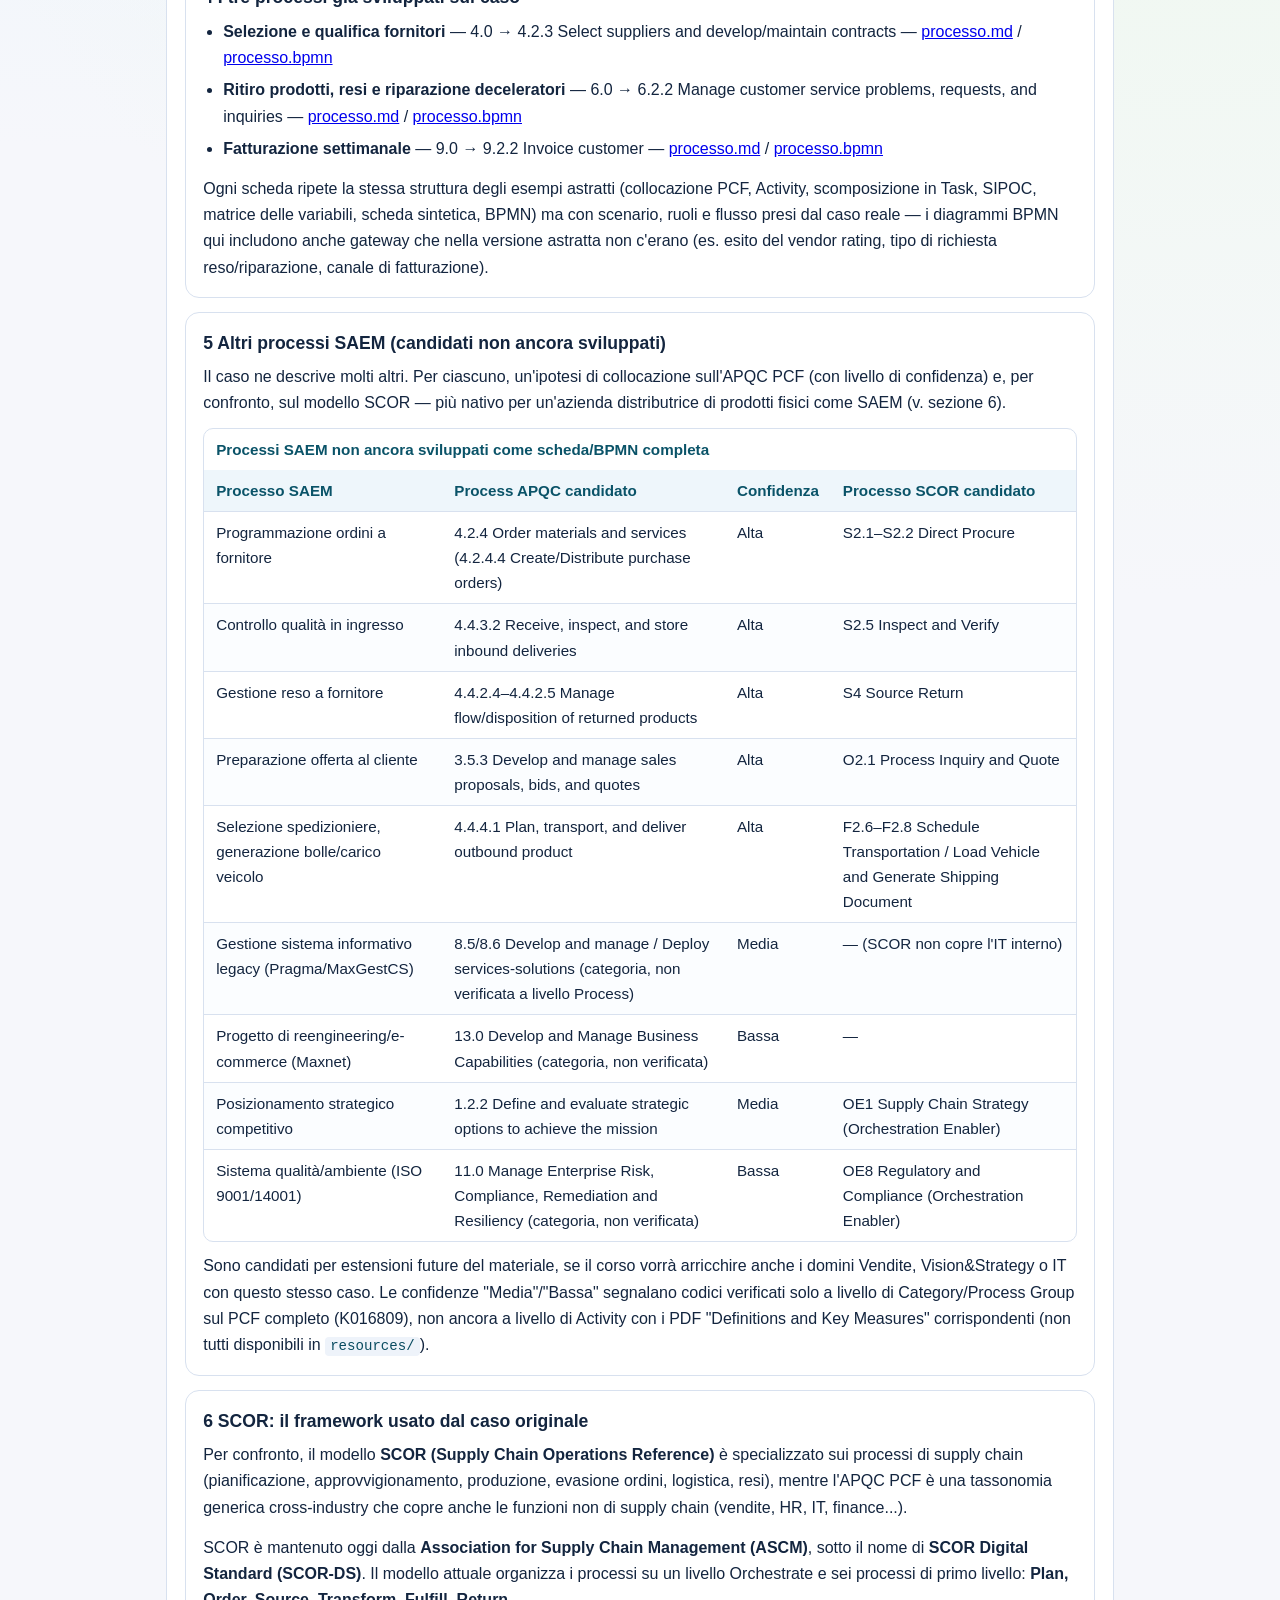
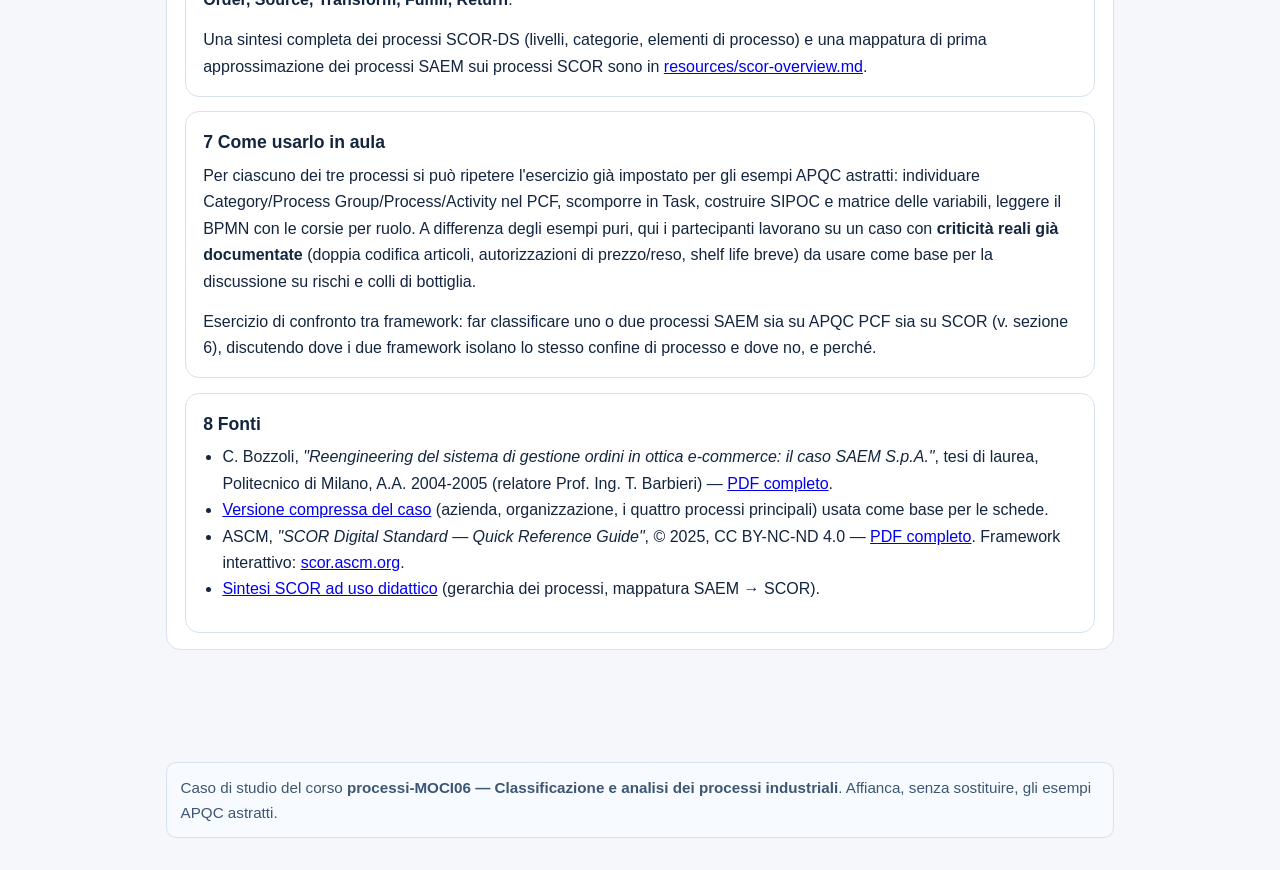
==== commit 14045eba: "Completa M04 su task e orchestrazione" ====
--- a/site/caso-studio-saem.html
+++ b/site/caso-studio-saem.html
@@ -33,7 +33,7 @@
 
   <section class="study-section" id="s01">
    <h2>1 Perché questo caso di studio</h2>
-   <p>Gli esempi APQC del corso (<code>esempi-apqc/</code>) sono volutamente astratti: gerarchia PCF corretta, ma azienda e ruoli generici. SAEM S.p.A. è un caso aziendale reale (tesi di laurea, Politecnico di Milano, A.A. 2004-2005) che permette di ripetere lo stesso esercizio di classificazione e mappatura su un'organizzazione con ruoli, sistemi e criticità documentati.</p>
+   <p>Gli esempi APQC del corso (<code>esempi-apqc/</code>) sono volutamente astratti: gerarchia PCF corretta, ma azienda e ruoli generici. SAEM S.p.A. è un caso aziendale reale che permette di ripetere lo stesso esercizio di classificazione e mappatura su un'organizzazione con ruoli, sistemi e criticità documentati.</p>
    <p>Le versioni SAEM non sostituiscono gli esempi astratti: li affiancano, sotto <code>caso-saem/esempi-apqc/</code>, come varianti più ricche sulla stessa gerarchia PCF e lo stesso Process.</p>
   </section>
 
@@ -97,8 +97,8 @@
 
   <section class="study-section" id="s06">
    <h2>6 SCOR: il framework usato dal caso originale</h2>
-   <p>La tesi originale su cui è basato questo caso (Bozzoli, 2004-2005) non usava l'APQC PCF, ma il modello <strong>SCOR (Supply Chain Operations Reference)</strong> insieme a diagrammi UML — scelta naturale per un distributore di prodotti fisici, dato che SCOR è specializzato sui processi di supply chain (pianificazione, approvvigionamento, produzione, evasione ordini, logistica, resi), mentre l'APQC PCF è una tassonomia generica cross-industry che copre anche le funzioni non di supply chain (vendite, HR, IT, finance...).</p>
-   <p>SCOR è mantenuto oggi dalla <strong>Association for Supply Chain Management (ASCM)</strong>, erede del Supply-Chain Council che lo creò nel 1996, sotto il nome di <strong>SCOR Digital Standard (SCOR-DS)</strong>. Il modello attuale organizza i processi su un livello Orchestrate (le tredici funzioni trasversali di governo della supply chain) e sei processi di primo livello: <strong>Plan, Order, Source, Transform, Fulfill, Return</strong> — la versione "classica" nota alla tesi del 2004-2005 aveva invece cinque processi macro (Plan, Source, Make, Deliver, Return).</p>
+   <p>Per confronto, il modello <strong>SCOR (Supply Chain Operations Reference)</strong> è specializzato sui processi di supply chain (pianificazione, approvvigionamento, produzione, evasione ordini, logistica, resi), mentre l'APQC PCF è una tassonomia generica cross-industry che copre anche le funzioni non di supply chain (vendite, HR, IT, finance...).</p>
+   <p>SCOR è mantenuto oggi dalla <strong>Association for Supply Chain Management (ASCM)</strong>, sotto il nome di <strong>SCOR Digital Standard (SCOR-DS)</strong>. Il modello attuale organizza i processi su un livello Orchestrate e sei processi di primo livello: <strong>Plan, Order, Source, Transform, Fulfill, Return</strong>.</p>
    <p>Una sintesi completa dei processi SCOR-DS (livelli, categorie, elementi di processo) e una mappatura di prima approssimazione dei processi SAEM sui processi SCOR sono in <a href="https://github.com/thimotyb/corso-processi/blob/main/resources/scor-overview.md">resources/scor-overview.md</a>.</p>
   </section>
 
--- a/site/assets/css/main.css
+++ b/site/assets/css/main.css
@@ -134,6 +134,59 @@
   color: #1e3856;
 }
 
+.pcf-table {
+  width: 100%;
+  border-collapse: collapse;
+  margin: 0.8rem 0 1.4rem;
+}
+
+.table-wrap {
+  width: 100%;
+  max-width: 100%;
+  overflow-x: auto;
+  overscroll-behavior-inline: contain;
+  -webkit-overflow-scrolling: touch;
+}
+
+.pcf-table th,
+.pcf-table td {
+  padding: 0.7rem;
+  border: 1px solid var(--border);
+  text-align: left;
+  vertical-align: top;
+}
+
+.pcf-table th {
+  background: color-mix(in srgb, var(--accent) 14%, var(--surface));
+}
+
+.pcf-table th:first-child,
+.pcf-table td:first-child {
+  width: 8.5rem;
+  white-space: nowrap;
+}
+
+.pcf-group-block {
+  margin: 1.6rem 0;
+  padding-top: 0.25rem;
+  border-top: 2px solid var(--border);
+}
+
+.pcf-group-block h4 {
+  margin-bottom: 0.35rem;
+  color: var(--accent-strong);
+}
+
+.pcf-kpi-table {
+  min-width: 1050px;
+}
+
+.pcf-kpi-table td {
+  min-width: 12rem;
+  white-space: normal;
+  overflow-wrap: anywhere;
+}
+
 .lightbox {
   position: fixed;
   inset: 0;
@@ -166,6 +219,14 @@
   height: auto;
   object-fit: contain;
   border-radius: 0;
+}
+
+/* I diagrammi SVG Mermaid hanno uno sfondo trasparente: nello zoom il
+   pannello bianco mantiene leggibili frecce e testi scuri. */
+#lightbox-image[src$=".svg"] {
+  box-sizing: border-box;
+  padding: 1rem;
+  background: #fff;
 }
 
 .lightbox-inner figcaption {
